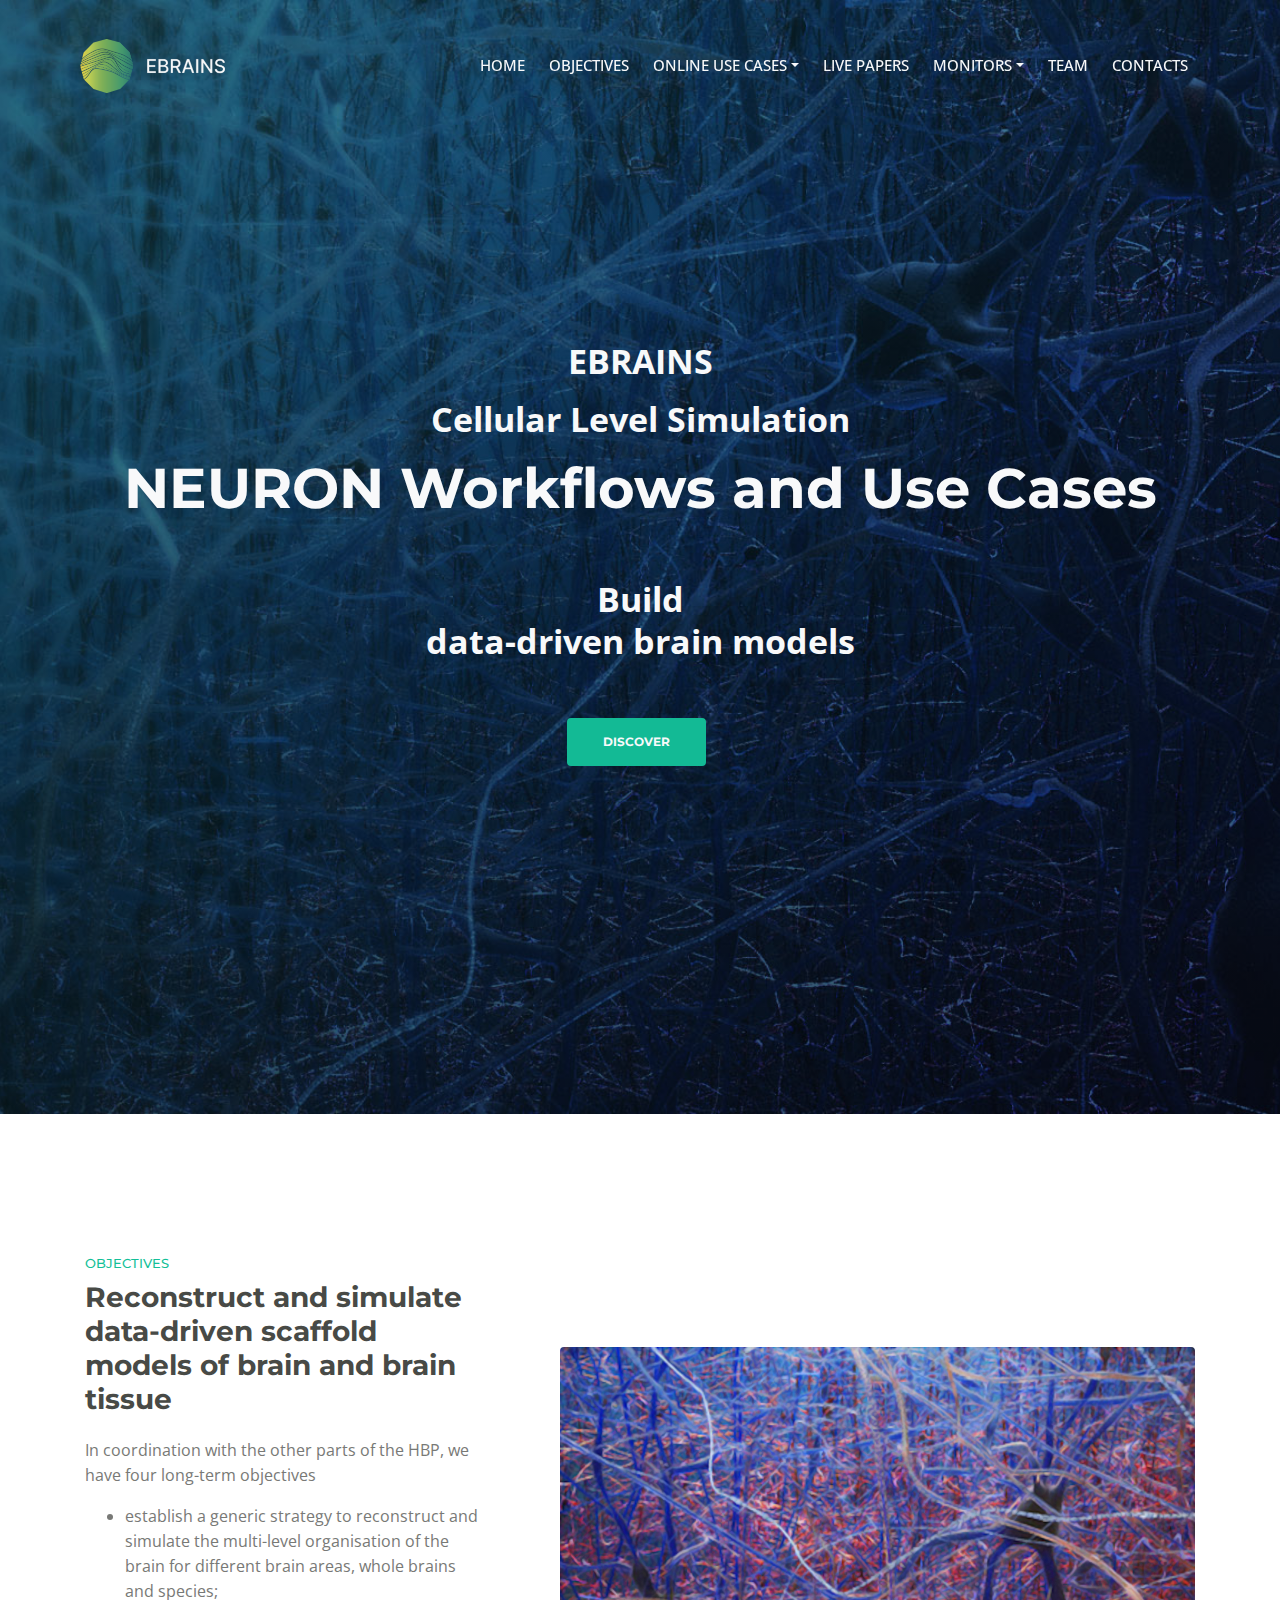
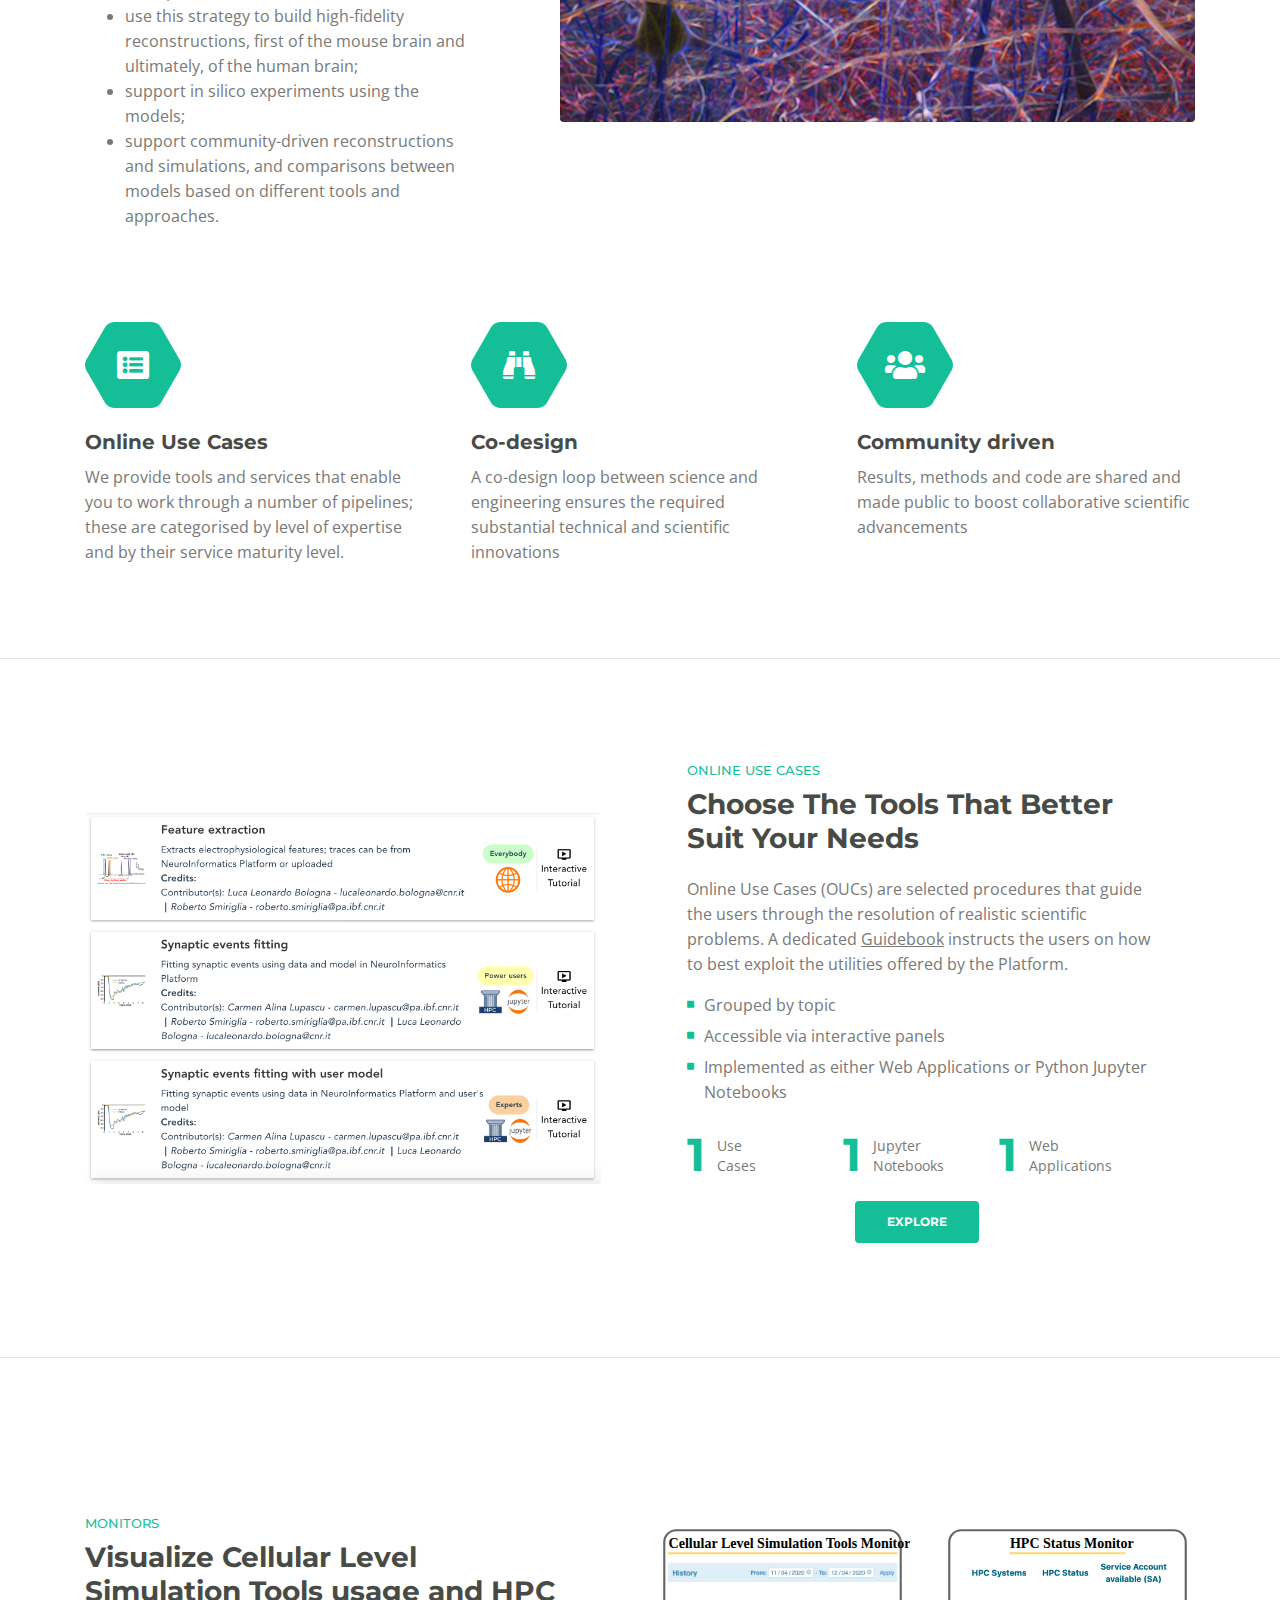
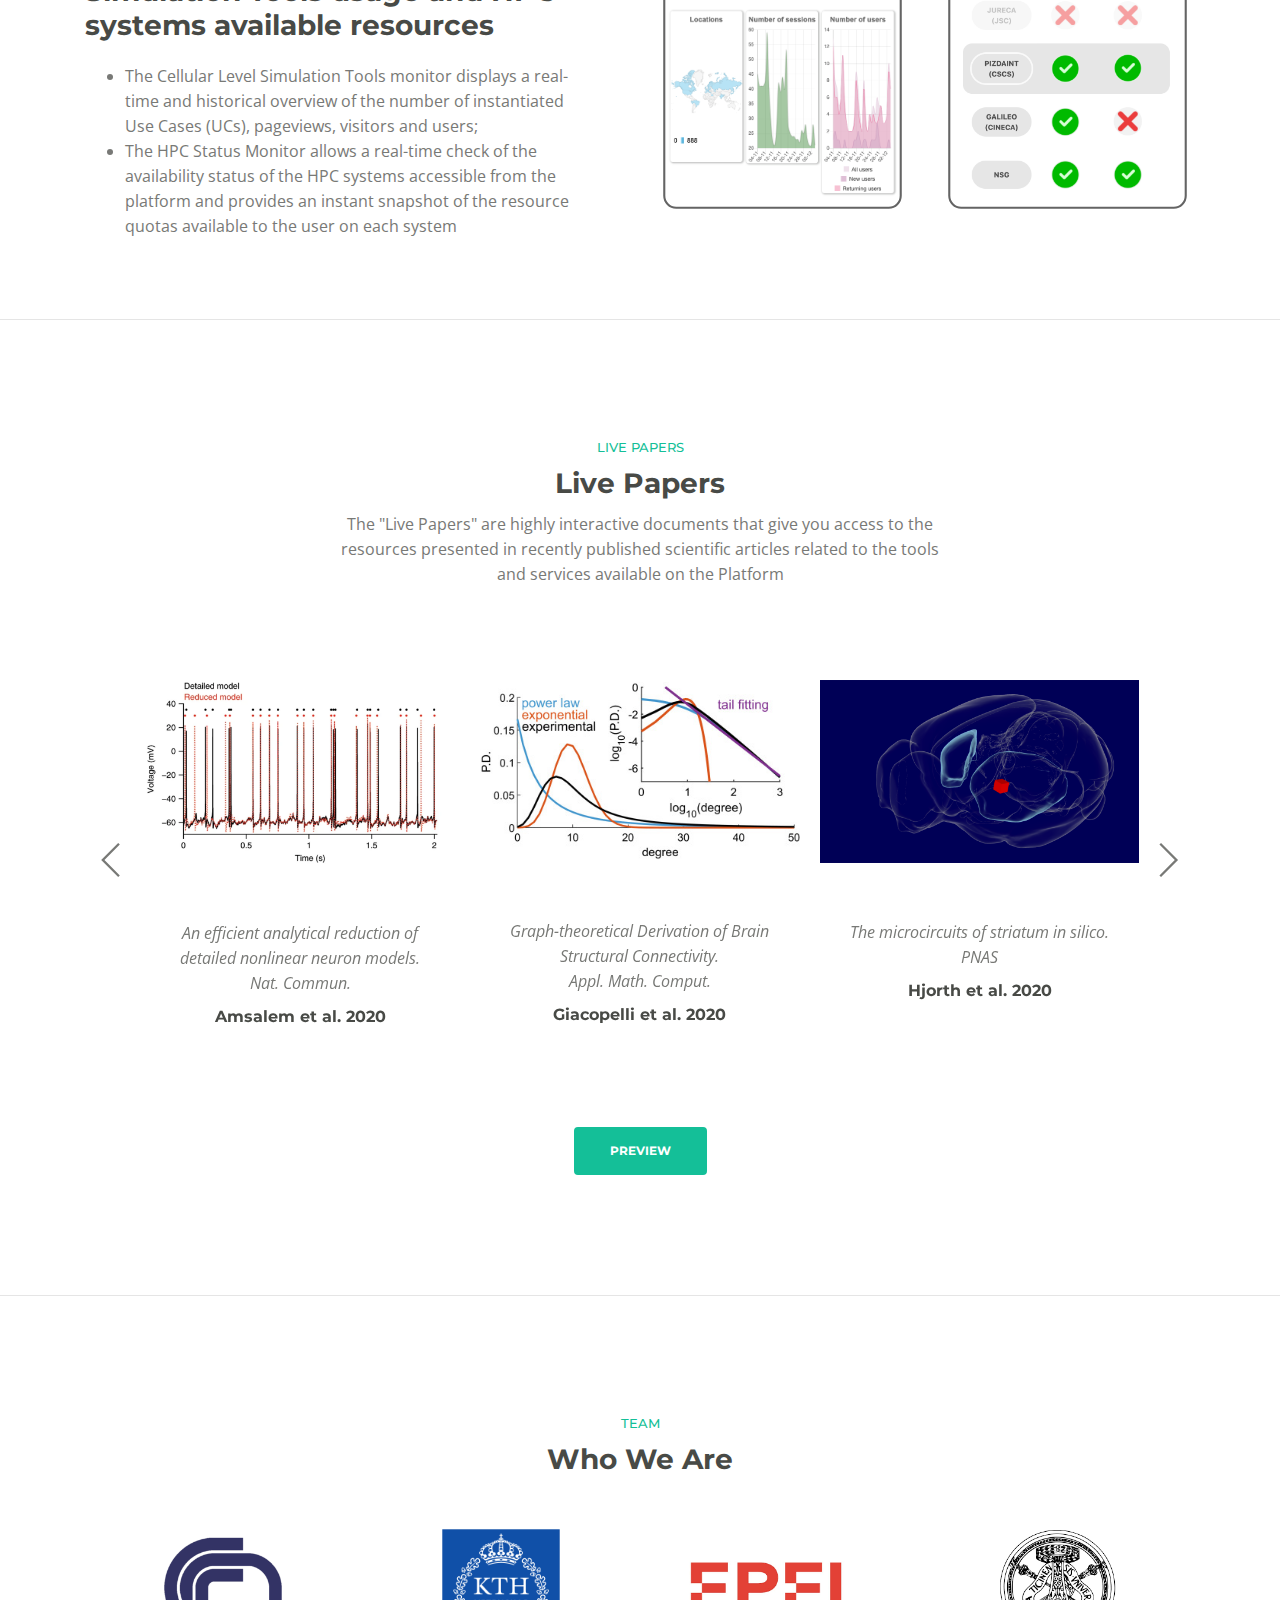
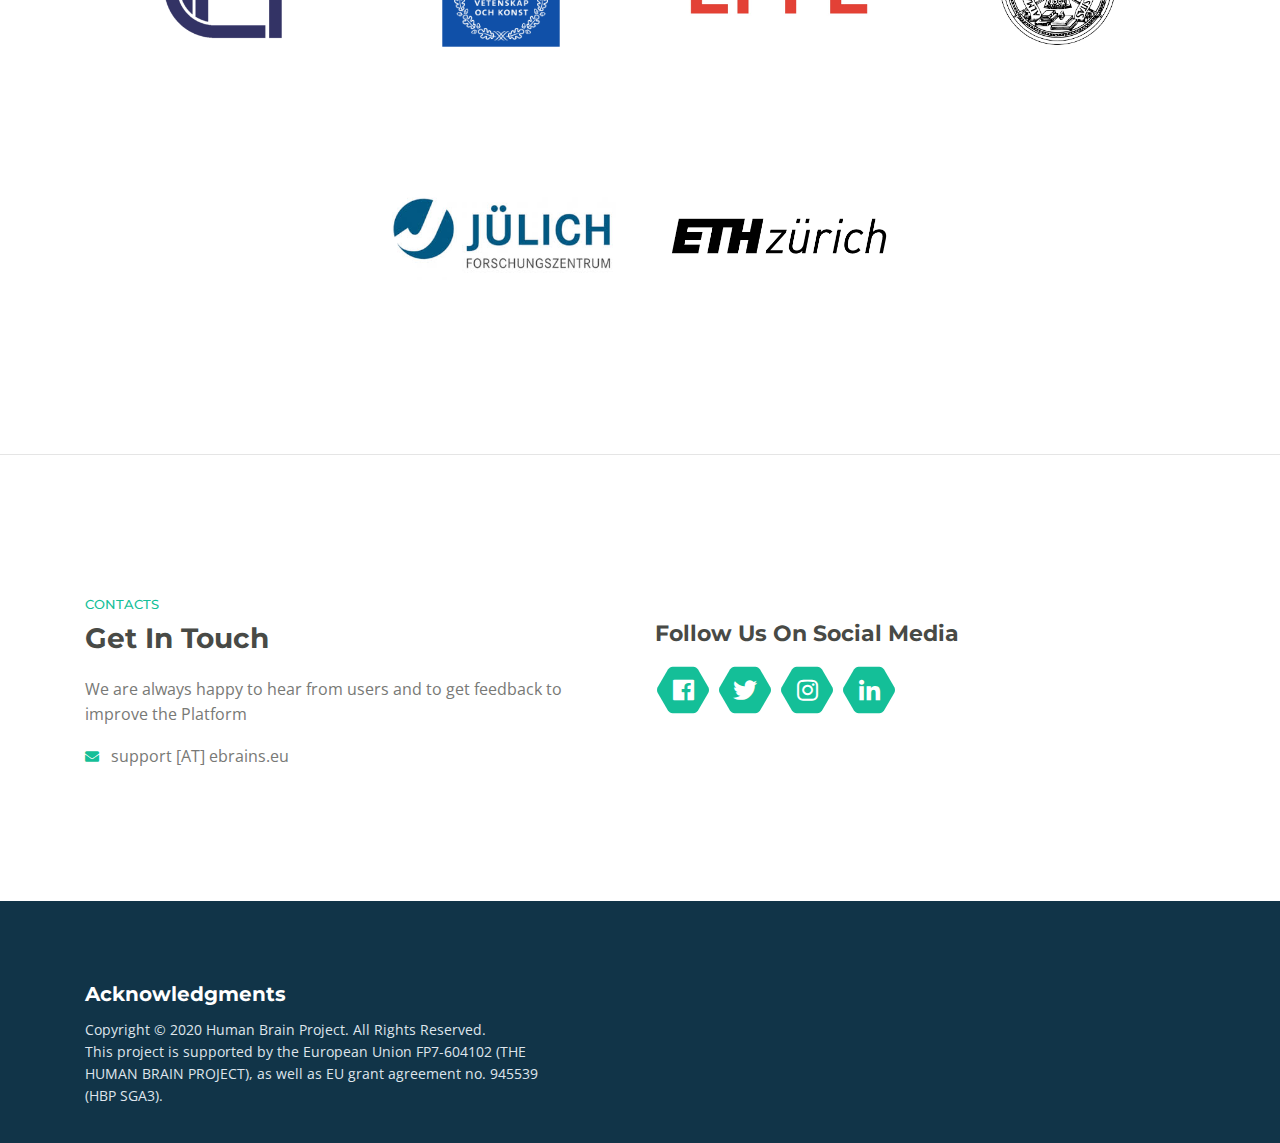
==== index.html @ 9fa8cf8b "Deploying to gh-pages from @ ebrains-cls-interactive/ebrains-cls-interactive.github.io@4ce9e96b47af1" ====
<!DOCTYPE html>
<html lang="en">
	<head>
		<meta charset="utf-8">
		<meta name="viewport" content="width=device-width, initial-scale=1, shrink-to-fit=no">

		<!-- SEO Meta Tags -->
		<meta name="description" content="EBRAINS - Cellular Level 
					Simulation Platform">
		<meta name="author" content="Inovatik">

		<!-- OG Meta Tags to improve the way the post looks when you share the page on LinkedIn, Facebook, Google+ -->
		<meta property="og:site_name" content="" /> <!-- website name -->
		<meta property="og:site" content="" /> <!-- website link -->
		<meta property="og:title" content=""/> <!-- title shown in the actual shared post -->
		<meta property="og:description" content="" /> <!-- description shown in the actual shared post -->
		<meta property="og:image" content="" /> <!-- image link, make sure it's jpg -->
		<meta property="og:url" content="" /> <!-- where do you want your post to link to -->
		<meta property="og:type" content="article" />

		<!-- Website Title -->
		<title>EBRAINS - Cellular Level Simulation Platform</title>

		<!-- Styles -->
		<link href="https://fonts.googleapis.com/css?family=Montserrat:500,700&display=swap&subset=latin-ext" rel="stylesheet">
		<link href="https://fonts.googleapis.com/css?family=Open+Sans:400,400i,600&display=swap&subset=latin-ext" rel="stylesheet">
		<link href="/css/bootstrap.css" rel="stylesheet">
		<link href="/css/fontawesome-all.css" rel="stylesheet">
		<link href="/css/swiper.css" rel="stylesheet">
		<link href="/css/magnific-popup.css" rel="stylesheet">
		<link href="/css/styles.css" rel="stylesheet">

		<!-- Favicon  -->
		<link rel="icon" href="/images/favicon.png">
	</head>
	<body data-spy="scroll" data-target=".fixed-top">

		<!-- Preloader -->
		<div class="spinner-wrapper">
			<div class="spinner">
				<div class="bounce1"></div>
				<div class="bounce2"></div>
				<div class="bounce3"></div>
			</div>
		</div>
		<!-- end of preloader -->


		<!-- Navbar -->
		<nav id="main-navbar" class="navbar navbar-expand-md navbar-dark navbar-custom fixed-top">
			<!-- Text Logo - Use this if you don't have a graphic logo -->
			<!-- <a class="navbar-brand logo-text page-scroll" href="index.html">Aria</a> -->

			<!-- Image Logo -->
			<a class="navbar-brand logo-image" href="https://ebrains.eu/" target="_blank">
				<img id="eb-logo" class="" src="/images/logos/ebrains_logos_yellow_green-white.png" alt="alternative">
			</a>

			<!-- Mobile Menu Toggle Button -->
			<button id="navbar-toggler-btn" class="navbar-toggler" 
											type="button" data-toggle="collapse" 
														  data-target="#navbarsExampleDefault" 
														  aria-controls="navbarsExampleDefault" aria-expanded="false" 
																								aria-label="Toggle navigation">
				<span class="navbar-toggler-awesome fas fa-bars"></span>
				<span class="navbar-toggler-awesome fas fa-times"></span>
			</button>
			<!-- end of mobile menu toggle button -->

			<div class="collapse navbar-collapse" id="navbarsExampleDefault">
				<ul class="navbar-nav ml-auto">
					<li class="nav-item">
						<a class="nav-link page-scroll" href="index.html">HOME 
							<span class="sr-only">(current)</span></a>
					</li>
					<li class="nav-item">
						<a class="nav-link page-scroll" href="#objectives"
														title="OBJECTIVES" alt="OBJECTIVES">
							OBJECTIVES
						</a>
					</li>
                    <!-- Dropdown Menu Online Use Cases-->          
                    <li class="nav-item dropdown">
                        <a class="nav-link dropdown-toggle page-scroll" 
                            href="#ouc" id="navbarDropdown" role="button" 
                            aria-haspopup="true" aria-expanded="false" title="Online Use Cases" alt="Online Use Cases">
                            ONLINE USE CASES</a>
                        <div class="dropdown-menu" aria-labelledby="navbarDropdown">
                            <a class="dropdown-item" href="/html/online-use-cases.html"><span class="item-text">EXPLORE ALL</span></a>
                        </div>
                    </li>
                    <!-- end of dropdown menu online use cases -->
					<li class="nav-item">
						<a class="nav-link page-scroll" href="#live-papers"
														title="LIVE PAPERS" alt="LIVE PAPERS">
							LIVE PAPERS
						</a>
					</li>

                <!-- Dropdown Menu -->          
                <li class="nav-item dropdown">
                    <a class="nav-link dropdown-toggle page-scroll" 
                        href="#monitors" id="navbarDropdown" role="button" 
                        aria-haspopup="true" aria-expanded="false">MONITORS</a>
                    <div class="dropdown-menu" aria-labelledby="navbarDropdown">
                        <a class="dropdown-item" target="_blank" href="https://bspmonitors.cineca.it/hpc-monitor/#"><span class="item-text">HPC MONITOR</span></a>
                        <div class="dropdown-items-divide-hr"></div>
                        <a class="dropdown-item" target="_blank" href="https://bspmonitors.cineca.it/bsp-monitor"><span class="item-text">CLSP MONITOR</span></a>
                    </div>
                </li>
                <!-- end of dropdown menu -->
					<li class="nav-item">
						<a class="nav-link page-scroll" href="#whoWeAre"
														title ="TEAM" alt="TEAM">
							TEAM
						</a>
					</li>

					<li class="nav-item">
						<a class="nav-link page-scroll" href="#contact"
														title="CONTACTS" alt="CONTACTS">
							CONTACTS
						</a>
					</li>
				</ul>
			</div>
		</nav> <!-- end of navbar -->
		<!-- end of navbar -->


		<!-- Header -->
		<header id="header" class="header">
			<div class="header-content">
				<div class="container">
					<div class="row">
						<div class="col-lg-12">
							<div class="text-container">
								<p class="p-x-large">EBRAINS</p><!--<span id="js-rotating"></span></h1>-->
								<p class="p-x-large">Cellular Level Simulation</p>
								<h1>NEURON Workflows and Use Cases</h1>
								<br>
								<br>
								<p class="p-heading p-x-large"><span id="js-rotating">Build, Reconstruct, Simulate</span>
								<br>data-driven brain models</p>
								<a class="btn-solid-lg page-scroll" href="#objectives">DISCOVER</a>
							</div>
						</div> <!-- end of col -->
					</div> <!-- end of row -->
				</div> <!-- end of container -->
			</div> <!-- end of header-content -->
		</header> <!-- end of header -->
		<!-- end of header -->


		<!-- Objectives -->
		<div id="objectives" class="basic-1">
			<div class="container">
				<div class="row">
					<div class="col-lg-5">
						<div class="text-container">
							<div class="section-title">OBJECTIVES</div>
							<h2>
								Reconstruct and simulate data-driven scaffold 
								models of brain and brain tissue
							</h2>
							<p>
							In coordination with the other parts of the HBP, 
							we have four long-term objectives
							<ul>
								<li>
									establish a generic strategy to reconstruct and simulate the multi-level organisation of the brain for different brain areas, whole brains and species;
								</li>
								<li>
									use this strategy to build high-fidelity reconstructions, first of the mouse brain and ultimately, of the human brain;
								</li>
								<li>
									support in silico experiments using the models;
								</li>
								<li>
									support community-driven reconstructions and simulations, and comparisons between models based on different tools and approaches.
								</li>
							</ul>
							</p>
						</div> <!-- end of text-container -->
					</div> <!-- end of col -->
					<div class="col-lg-7 vertical-center" style="display: flex;align-items: center;">
						<div class="image-container">
							<div class="row">
								<img class="center-block img-fluid" src="/images/small_img2_2.jpeg" alt="alternative">
							</div>
						</div> <!-- end of image-container -->
					</div> <!-- end of col -->
				</div> <!-- end of row -->
			</div> <!-- end of container -->
		</div> <!-- end of basic-1 -->
		<!-- end of objectives -->

		<!-- Description -->
		<div class="cards-1">
			<div class="container">
				<div class="row">
					<div class="col-lg-12">

						<!-- Card -->
						<div class="card">
							<span class="fa-stack">
								<span class="hexagon"></span>
								<i class="fas fa-list-alt fa-stack-1x"></i>
							</span>
							<div class="card-body">
								<h4 class="card-title">Online Use Cases</h4>
								<p>We provide tools and services that enable you to work through a number of pipelines; these are categorised by level of expertise and by their service maturity level.</p>
							</div>
						</div>
						<!-- end of card -->

						<!-- Card -->
						<div class="card">
							<span class="fa-stack">
								<span class="hexagon"></span>
								<i class="fas fa-binoculars fa-stack-1x"></i>
							</span>
							<div class="card-body">
								<h4 class="card-title">Co-design</h4>
								<p>A co-design loop between science and engineering ensures the required substantial technical and scientific innovations</p>
							</div>
						</div>
						<!-- end of card -->


						<!-- Card -->
						<div class="card">
							<span class="fa-stack">
								<span class="hexagon"></span>
								<i class="fa fa-users fa-stack-1x"></i>
							</span>
							<div class="card-body">
								<h4 class="card-title">Community driven</h4>
								<p>Results, methods and code are shared and made public to boost collaborative scientific advancements</p>
							</div>
						</div>
						<!-- end of card -->

					</div> <!-- end of col -->
				</div> <!-- end of row -->
			</div> <!-- end of container -->
		</div> <!-- end of cards-1 -->
		<!-- end of description -->

		<hr style="width:100%;">

		<!-- Online Use Cases  -->
		<div id="ouc" class="counter">
			<div class="container">
				<div class="row">
					<div class="col-lg-5 col-xl-6 vertical-center">
						<div class="image-container">
							<img class="img-fluid center-block" src="/images/OUCs.png" alt="alternative">
						</div> <!-- end of image-container -->
					</div> <!-- end of col -->
					<div class="col-lg-7 col-xl-6">
						<div class="text-container">
							<div class="section-title">ONLINE USE CASES</div>
							<h2>Choose The Tools That Better Suit Your Needs</h2>
							<p>Online Use Cases (OUCs) are selected procedures 
							that guide the users through the resolution of 
							realistic scientific problems. A dedicated 
							<a href="https://humanbrainproject.github.io/hbp-sp6-guidebook/">Guidebook</a> 
							instructs the users on how to best exploit the
							utilities offered by the Platform.
							<br>

							<ul class="list-unstyled li-space-lg">
								<li class="media">
									<i class="fas fa-square"></i>
									<div class="media-body">Grouped by topic</div>
								</li>
								<li class="media">
									<i class="fas fa-square"></i>
									<div class="media-body">Accessible via interactive panels</div>
								</li>
								<li class="media">
									<i class="fas fa-square"></i>
									<div class="media-body">Implemented as either Web Applications or Python Jupyter Notebooks</div>
								</li>
							</ul>

							<!-- Counter -->
							<div id="counter">
								<div class="cell">
									<div class="counter-value number-count" data-count="43">1</div>
									<div class="counter-info">Use<br>Cases</div>
								</div>
								<div class="cell">
									<div class="counter-value number-count" data-count="31">1</div>
									<div class="counter-info">Jupyter<br>Notebooks</div>
								</div>
								<div class="cell">
									<div class="counter-value number-count" data-count="12">1</div>
									<div class="counter-info">Web<br>Applications</div>
								</div>
							</div>

							<div class="text-container center-btn-cont">    
								<a class="text-center btn-solid-reg page-scroll" 
								   href="/html/online-use-cases.html">EXPLORE</a>
							</div> <!-- end of button-container -->
							<!-- end of counter -->

						</div> <!-- end of text-container -->      
					</div> <!-- end of col -->
				</div> <!-- end of row -->
			</div> <!-- end of container -->
		</div> <!-- end of counter -->
		<!-- end of about -->
        
		<hr style="width:100%;">

		<!-- Monitors -->
		<div id="monitors" class="basic-1">
			<div class="container">
				<div class="row">
					<div class="col-lg-6">
						<div class="text-container">
							<div class="section-title">MONITORS</div>
							<h2>
								Visualize Cellular Level Simulation Tools usage
                                and HPC systems available resources
							</h2>
							<p>
							<ul>
								<li>
                                The Cellular Level Simulation Tools monitor
                                displays a real-time and historical overview of 
                                the number of instantiated Use Cases (UCs), 
                                pageviews, visitors and users; 
								</li>
								<li>
                                The HPC Status Monitor allows a real-time check 
                                of the availability status of the HPC systems 
                                accessible from the platform and provides an 
                                instant snapshot of the resource quotas 
                                available to the user on each system 
								</li>
							</ul>
							</p>
						</div> <!-- end of text-container -->
					</div> <!-- end of col -->
					<div class="col-lg-3 vertical-center" style="display: flex;align-items: center;">
						<div class="image-container">
							<div class="row" style="z-index:1">
                                <a target="_blank" href="https://bspmonitors.cineca.it/bsp-monitor">
								<img class="center-block img-fluid" style="z-index:3" src="/images/monitor_cls.svg" alt="alternative">
                                </a>
							</div>
						</div> <!-- end of image-container -->
					</div> <!-- end of col -->
					<div class="col-lg-3 vertical-center" style="display: flex;align-items: center;">
						<div class="image-container">
							<div class="row">
                                <a target="_blank" href="https://bspmonitors.cineca.it/hpc-monitor/#">
								<img class="center-block img-fluid" src="/images/monitor_hpc.svg" alt="alternative">
                                </a>
							</div>
						</div> <!-- end of image-container -->
					</div> <!-- end of col -->
				</div> <!-- end of row -->
			</div> <!-- end of container -->
		</div> <!-- end of basic-1 -->
		<!-- end of monitors -->

		<hr style="width:100%;">

		<!-- Testimonials -->
		<div id="live-papers" class="slider">
			<div class="container">
				<!--
		<div style="text-align:right" class="text-container center-btn-cont">    
		<div class="sep-bar sb-green"></div>
		</div>
				-->
				<div class="row">
					<div class="col-lg-12">
						<div style="text-align:center; margin-bottom:10px" 
							 class="section-title">LIVE PAPERS</div>
						<h2>Live Papers</h2>
						<p class="p-heading">
						The "Live Papers" are highly interactive documents that 
						give you access to the resources presented in recently 
						published scientific articles related to the tools and 
						services available on the Platform
					</div> <!-- end of col -->
				</div> <!-- end of row -->
				<div class="row">
					<div class="col-lg-12">

						<!-- Card Slider -->
						<div class="slider-container">
							<div class="swiper-container card-slider">
								<div class="swiper-wrapper">

									<!-- Slide -->
									<div class="swiper-slide">
										<div class="card">
											<img class="" 
												 src="/images/live-papers/amsalem_2020.svg" 
												 alt="alternative">
											<div class="card-body">
												<div class="testimonial-text">
													An efficient analytical 
													reduction of detailed 
													nonlinear neuron models. 
													<br>
													Nat. Commun.</div>
												<div class="testimonial-author">Amsalem et al. 2020</div>
											</div>
										</div>
									</div> <!-- end of swiper-slide -->
									<!-- end of slide -->

									<!-- Slide -->
									<div class="swiper-slide">
										<div class="card">
											<img class="" src="/images/live-papers/giacopelli_2020.svg" 
														  alt="alternative">
											<div class="card-body">
												<div class="testimonial-text">
													Graph-theoretical Derivation 
													of Brain Structural 
													Connectivity. 
													<br>
													Appl. Math. Comput. </div>
												<div class="testimonial-author">Giacopelli et al. 2020</div>
											</div>
										</div>        
									</div> <!-- end of swiper-slide -->
									<!-- end of slide -->

									<!-- Slide -->
									<div class="swiper-slide">
										<div class="card">
											<img class="" src="/images/live-papers/hjorth_2020.svg" alt="alternative">
											<div class="card-body">
												<div class="testimonial-text">
													The microcircuits of 
													striatum in silico. 
													<br>
													PNAS
												</div>
												<div class="testimonial-author">Hjorth et al. 2020</div>
											</div>
										</div>        
									</div> <!-- end of swiper-slide -->
									<!-- end of slide -->

									<!-- Slide -->
									<div class="swiper-slide">
										<div class="card">
											<img class="" src="/images/live-papers/lupascu_2020.svg" 
														  alt="alternative">
											<div class="card-body">
												<div class="testimonial-text">
													Computational modeling of 
													inhibitory transsynaptic 
													signaling in hippocampal 
													and cortical neurons 
													expressing intrabodies 
													against gephyrin. 
													<br>
													Front. Cell. Neurosci.
												</div>
												<div class="testimonial-author">
													Lupascu et al. 2020
												</div>
											</div>
										</div>
									</div> <!-- end of swiper-slide -->
									<!-- end of slide -->

									<!-- Slide -->
									<div class="swiper-slide">
										<div class="card">
											<img class="" src="/images/live-papers/mccauley_2020.svg" 
														  alt="alternative">
											<div class="card-body">
												<div class="testimonial-text">
													Circadian Modulation of 
													Neurons and Astrocytes 
													Controls Synaptic Plasticity 
													in Hippocampal Area CA1. 
													<br>
													Cell. Rep.
												</div>
												<div class="testimonial-author">McCauley et al. 2020</div>
											</div>
										</div>        
									</div> <!-- end of swiper-slide -->
									<!-- end of slide -->

									<!-- Slide -->
									<div class="swiper-slide">
										<div class="card">
											<img class="" src="/images/live-papers/masoli_2020.svg" alt="alternative">
											<div class="card-body">
												<div class="testimonial-text">
													Parameter tuning 
													differentiates granule cell 
													subtypes enriching 
													transmission properties 
													at the cerebellum input 
													stage. 
													<br>
													Commun. Biol.
												</div>
												<div class="testimonial-author">Masoli et al. 2020</div>
											</div>
										</div>        
									</div> <!-- end of swiper-slide -->
									<!-- end of slide -->

								</div> <!-- end of swiper-wrapper -->

								<!-- Add Arrows -->
								<div class="swiper-button-next"></div>
								<div class="swiper-button-prev"></div>
								<!-- end of add arrows -->
							</div> <!-- end of swiper-container -->
						</div> <!-- end of sliedr-container -->
						<!-- end of card slider -->
					</div> <!-- end of col -->
				</div> <!-- end of row -->
			</div> <!-- end of container -->
			<br>
			<br>
			<div class="text-center">
				<button type="button" class="text-center btn-solid-lg page-scroll" 
                    data-toggle="modal" data-target="#modalVM">
                    PREVIEW
                </button>
			</div>


			<!--Modal: Name-->
			<div  class="modal fade" id="modalVM" tabindex="-1" role="dialog" 
                aria-labelledby="myModalLabel" aria-hidden="true">
				<div class="modal-dialog modal-lg" role="document">

					<!--Content-->
					<div class="modal-content">

						<!--Body-->
						<div class="modal-body mb-0 p-0">

							<div class="embed-responsive embed-responsive-16by9 z-depth-1-half">
								<iframe class="embed-responsive-item" 
                                    src="https://humanbrainproject.github.io/hbp-bsp-live-papers/index.html" 
                                    allowfullscreen></iframe>
							</div>

						</div>

						<!--Footer-->
						<div class="text-container center-btn-cont">    
							<a class="text-center btn-solid-lg page-scroll" 
							   target="_blank" href="https://humanbrainproject.github.io/hbp-bsp-live-papers/index.html">
								EXPLORE
							</a>
							<button type="button" class="text-center btn-solid-lg page-scroll" data-dismiss="modal">CLOSE</button>
						<br>
						<br>
						</div>
					</div>
					<!-- Content -->
				</div>
			</div>
			<!--Modal: Name-->
		</div> <!-- end of slider -->
		<!-- end of testimonials -->

		<hr style="width:100%;">

		<!-- Team -->
		<div id="whoWeAre" class="basic-2">
			<div class="container">
				<div class="row">
					<div class="col-lg-12">
						<div style="text-align:center; margin-bottom:10px" 
							 class="section-title">TEAM</div>
						<h2>Who We Are</h2>
					</div> <!-- end of col -->
				</div> <!-- end of row -->
				<div class="row">
					<div class="col-lg-12">

						<!-- Team Member -->
						<div class="team-member">
							<a href="https://www.cnr.it" target="_blank" data-toggle="tooltip" data-placement="top" title="CONSIGLIO NAZIONALE DELLE RICERCHE">
								<div class="image-wrapper">
									<img class="img-fluid" src="/images/logos/CNR.svg" alt="alternative">
								</div><!-- end of image-wrapper -->
							</a>
							<!--
		   <p class="p-large">CONSIGLIO NAZIONALE DELLE RICERCHE</p>
							-->
						</div>
						<!-- end of team-member -->
						<!-- Team Member -->
						<div class="team-member">
							<a href="https://www.kth.se/" target="_blank" data-toggle="tooltip" data-placement="top" title="KUNGLIGA TEKNISKA HÖGSKOLAN">
								<div class="image-wrapper">
									<img class="img-fluid" src="/images/logos/KTH.svg" alt="alternative">
								</div><!-- end of image-wrapper -->
							</a>
							<!--
		   <p class="p-large">KUNGLIGA TEKNISKA HÖGSKOLAN</p>
							-->
						</div><!-- end of team-member -->
						<!-- end of team member -->
						<!-- Team Member -->
						<div class="team-member">
							<a href="https://www.epfl.ch/en/" target="_blank" data-toggle="tooltip" data-placement="top" title="ÉCOLE POLYTECHNIQUE FÉDÉRALE DE LAUSANNE">
								<div class="image-wrapper">
									<img class="img-fluid" src="/images/logos/EPFL.svg" alt="alternative">
								</div><!-- end of image-wrapper -->
							</a>
							<!--
		   <p class="p-large">ÉCOLE POLYTECHNIQUE FÉDÉRALE DE LAUSANNE</p>
							-->
						</div><!-- end of team-member -->
						<!-- end of team member -->
						<!-- Team Member -->
						<div class="team-member">
							<a href="https://web.unipv.it/" target="_blank" data-toggle="tooltip" data-placement="top" title="UNIVERSITÀ DEGLI STUDI DI PAVIA">
								<div class="image-wrapper">
									<img class="img-fluid" src="/images/logos/UNIPV.svg" alt="alternative">
								</div><!-- end of image-wrapper -->
							</a>
							<!--
		   <p class="p-large">UNIVERSITÀ DEGLI STUDI DI PAVIA</p>
							-->
						</div><!-- end of team-member -->
						<!-- end of team member -->
						<!-- Team Member -->
						<div class="team-member">
							<a href="https://www.fz-juelich.de/portal/EN/Home/home_node.html" target="_blank" data-toggle="tooltip" data-placement="top" title="J&#220LICH FORSCHUNGSZENTRUM">
								<div class="image-wrapper">
									<img class="img-fluid" src="/images/logos/JUELICH.svg" alt="alternative">
								</div><!-- end of image-wrapper -->
							</a>
							<!--
		   <p class="p-large">J&#220LICH FORSCHUNGSZENTRUM</p>
							-->
						</div> <!-- end of team-member -->
						<!-- end of team member -->
						<!-- Team Member -->
						<div class="team-member">
							<a href="https://ethz.ch/en.html" target="_blank" data-toggle="tooltip" data-placement="top" title="ETH Z&#252rich">
								<div class="image-wrapper">
									<img class="img-fluid" src="/images/logos/ETHZ.svg" alt="alternative">
								</div> <!-- end of image-wrapper -->
							</a>
							<!--
		   <p class="p-large">ETH Z&#252rich</p><br>
							-->
						</div><!-- end of team-member -->
						<!-- end of team member -->

					</div> <!-- end of col -->
				</div><!-- end of row -->
			</div><!-- end of container -->
		</div><!-- end of basic-2 -->
		<!-- end of team -->

		<hr style="width:100%;">

		<!-- Contact -->
		<div id="contact" class="form-2">
			<div class="container">
				<!--
		<div style="text-align:right" class="text-container center-btn-cont">
		<div class="sep-bar sb-green"></div>
		</div>
				-->
				<div class="row">
					<div class="col-lg-6">
						<div class="text-container">
							<div class="section-title">CONTACTS</div>
							<h2>Get In Touch</h2>
							<p>We are always happy to hear from users and to 
							get feedback to improve the Platform</p>
							<ul class="list-unstyled li-space-lg">
								<li><i class="fas fa-envelope"></i>
                                    support [AT] ebrains.eu
								</li>
							</ul>
						</div> <!-- end of text-container -->
					</div> <!-- end of col -->
					<div class="col-lg-6">
						<br>
						<div class="text-container">
							<h3>Follow Us On Social Media</h3>
							<span class="fa-stack">
								<a href="https://www.facebook.com/Ebrains_eu-112559066821827" target="_blank">
									<span class="hexagon"></span>
									<i class="fab fa-facebook fa-stack-1x"></i>
								</a>
							</span>
							<span class="fa-stack">
								<a href="https://twitter.com/ebrains_eu" target="_blank">
									<span class="hexagon"></span>
									<i class="fab fa-twitter fa-stack-1x"></i>
								</a>
							</span>
							<span class="fa-stack">
								<a href="https://www.instagram.com/ebrains_eu/" target="_blank">
									<span class="hexagon"></span>
									<i class="fab fa-instagram fa-stack-1x"></i>
								</a>
							</span>
							<span class="fa-stack">
								<a href="https://www.linkedin.com/company/ebrains-eu/" target="_blank">
									<span class="hexagon"></span>
									<i class="fab fa-linkedin-in fa-stack-1x"></i>
								</a>
							</span>
						</div> <!-- end of text-container -->
					</div> <!-- end of col -->
				</div> <!-- end of col -->
			</div> <!-- end of row -->
		</div> <!-- end of container -->
		</div> <!-- end of form-2 -->
		<!-- end of contact -->


		<!-- Footer -->
		<div class="footer">
			<div class="container">
				<div class="row">
					<div class="col-md-6">
						<div class="text-container about">
							<h4>Acknowledgments</h4>
							<p class="white">
							Copyright © 2020 Human Brain Project. All Rights Reserved. 
							<br>
							This project is supported by the European Union 
							FP7-604102 (THE HUMAN BRAIN PROJECT),
							as well as EU grant agreement no. 945539 (HBP SGA3).
							</p>
						</div> <!-- end of text-container -->
					</div> <!-- end of col -->
				</div> <!-- end of row -->
			</div> <!-- end of container -->
		</div> <!-- end of footer -->  
		<!-- end of footer -->


		<!-- Scripts -->
		<script src="/js/jquery.min.js"></script> <!-- jQuery for Bootstrap's JavaScript plugins -->
		<script src="/js/popper.min.js"></script> <!-- Popper tooltip library for Bootstrap -->
		<script src="/js/bootstrap.min.js"></script> <!-- Bootstrap framework -->
		<script src="/js/jquery.easing.min.js"></script> <!-- jQuery Easing for smooth scrolling between anchors -->
		<script src="/js/swiper.min.js"></script> <!-- Swiper for image and text sliders -->
		<script src="/js/jquery.magnific-popup.js"></script> <!-- Magnific Popup for lightboxes -->
		<script src="/js/morphext.min.js"></script> <!-- Morphtext rotating text in the header -->
		<script src="/js/isotope.pkgd.min.js"></script> <!-- Isotope for filter -->
		<script src="/js/validator.min.js"></script> <!-- Validator.js - Bootstrap plugin that validates forms -->
		<script src="/js/scripts.js"></script> <!-- Custom scripts -->
	</body>
</html>
---- css/styles.css ----
/* Template: Aria - Business HTML Landing Page Template
   Author: Inovatik
   Created: Jul 2019
   Description: Master CSS file
*/

/*****************************************
Table Of Contents:

01. General Styles
02. Preloader
03. Navigation
04. Header
05. Intro
06. Description
07. Services
08. Details 1
09. Details 2
10. Testimonials
11. Call Me
12. Projects
13. Project Lightboxes
14. Team
15. About
16. Contact
17. Footer
18. Copyright
19. Back To Top Button
20. Extra Pages
21. Media Queries
******************************************/

/*****************************************
Colors:

- Backgrounds - light gray #fbfbfb
- Background - dark blue #153e52
- Backgrounds navbar, footer - dark gray #113448
- Buttons, bullets, icons - green #14bf98 - alternatively use orange: #FFA159
- Headings text - black #484a46
- Body text - gray #787976
- Body text - light gray #dfe5ec
******************************************/


/******************************/
/*     01. General Styles     */
/******************************/

/* LLB style starts */

.vertical-center {
    display: flex;
    align-items: center;
}

.p-x-large {
    font: 700 2.125rem/2.625rem "Open Sans", sans-serif;
    color: white;
}

.center-btn-cont {
    text-align:center; 
    margin-top: 30px
}

.sep-bar{
    height:4px;
    margin-bottom: 1.35rem;
    width: 120px;
    min-width: 30px;
}

.sep-bar.sb-orange {
    color: #FFA159;
    background-color: #FFA159;
}

.sep-bar.sb-green {
    color: #14bf98;
    background-color: #14bf98;
}
/* LLB style ends */

body,
html {
    width: 100%;
	height: 100%;
}

body, p {
	color: #787976; 
	font: 400 1rem/1.5625rem "Open Sans", sans-serif;
}

.p-large {
	font: 400 1.125rem/1.625rem "Open Sans", sans-serif;
}

.p-small {
	font: 400 0.875rem/1.375rem "Open Sans", sans-serif;
}

.p-heading {
	margin-bottom: 3.5rem;
	text-align: center;
}

.li-space-lg li {
	margin-bottom: 0.375rem;
}

.indent {
	padding-left: 1.25rem;
}

h1 {
	color: #484a46;
	font: 700 2.5rem/3rem "Montserrat", sans-serif;
}

h2 {
	color: #484a46;
	font: 700 1.75rem/2.125rem "Montserrat", sans-serif;
}

h3 {
	color: #484a46;
	font: 700 1.375rem/1.75rem "Montserrat", sans-serif;
}

h4 {
	color: #484a46;
	font: 700 1.25rem/1.625rem "Montserrat", sans-serif;
}

h5 {
	color: #484a46;
	font: 700 1.125rem/1.5rem "Montserrat", sans-serif;
}

h6 {
	color: #484a46;
	font: 700 1rem/1.375rem "Montserrat", sans-serif;
}

a {
	color: #787976;
	text-decoration: underline;
}

a:hover {
	color: #787976;
	text-decoration: underline;
}

a.green {
	color: #14bf98;
}

a.white,
.white {
	color: #dfe5ec;
}

.testimonial-text {
	font-style: italic;
}

.testimonial-author {
	font: 700 1rem/1.375rem "Montserrat", sans-serif;
}

strong {
	color: #484a46;
}

.section-title {
	color: #14bf98;
	font: 500 0.8125rem/1.125rem "Montserrat", sans-serif;
}

.btn-solid-reg {
	display: inline-block;
	padding: 1.1875rem 1.875rem 1.1875rem 1.875rem;
	border: 0.125rem solid #14bf98;
	border-radius: 0.25rem;
	background-color: #14bf98;
	color: #fff;
	font: 700 0.75rem/0 "Montserrat", sans-serif;
	text-decoration: none;
	transition: all 0.2s;
}

.btn-solid-reg:hover {
	background-color: transparent;
	color: #14bf98;
	text-decoration: none;
}

.btn-solid-lg {
	display: inline-block;
	padding: 1.375rem 2.125rem 1.375rem 2.125rem;
	border: 0.125rem solid #14bf98;
	border-radius: 0.25rem;
	background-color: #14bf98;
	color: #fff;
	font: 700 0.75rem/0 "Montserrat", sans-serif;
	text-decoration: none;
	transition: all 0.2s;
}

.btn-solid-lg:hover {
	background-color: transparent;
	color: #14bf98;
	text-decoration: none;
}

.btn-outline-reg {
	display: inline-block;
	padding: 1.1875rem 1.875rem 1.1875rem 1.875rem;
	border: 0.125rem solid #787976;
	border-radius: 0.25rem;
	background-color: transparent;
	color: #787976;
	font: 700 0.75rem/0 "Montserrat", sans-serif;
	text-decoration: none;
	transition: all 0.2s;
}

.btn-outline-reg:hover {
	background-color: #787976;
	color: #fff;
	text-decoration: none;
}

.btn-outline-lg {
	display: inline-block;
	padding: 1.375rem 2.125rem 1.375rem 2.125rem;
	border: 0.125rem solid #787976;
	border-radius: 0.25rem;
	background-color: transparent;
	color: #787976;
	font: 700 0.75rem/0 "Montserrat", sans-serif;
	text-decoration: none;
	transition: all 0.2s;
}

.btn-outline-lg:hover {
	background-color: #787976;
	color: #fff;
	text-decoration: none;
}

.btn-outline-sm {
	display: inline-block;
	padding: 1rem 1.625rem 0.9375rem 1.625rem;
	border: 0.125rem solid #787976;
	border-radius: 0.25rem;
	background-color: transparent;
	color: #787976;
	font: 700 0.75rem/0 "Montserrat", sans-serif;
	text-decoration: none;
	transition: all 0.2s;
}

.btn-outline-sm:hover {
	background-color: #787976;
	color: #fff;
	text-decoration: none;
}

.form-group {
	position: relative;
	margin-bottom: 1.25rem;
}

.form-group.has-error.has-danger {
	margin-bottom: 0.625rem;
}

.form-group.has-error.has-danger .help-block.with-errors ul {
	margin-top: 0.375rem;
}

.label-control {
	position: absolute;
	top: 0.8125rem;
	left: 1.375rem;
	color: #787976;
	opacity: 1;
	font: 400 0.875rem/1.375rem "Open Sans", sans-serif;
	cursor: text;
	transition: all 0.2s ease;
}

/* IE10+ hack to solve lower label text position compared to the rest of the browsers */
@media screen and (-ms-high-contrast: active), screen and (-ms-high-contrast: none) {  
	.label-control {
		top: 0.9375rem;
	}
}

.form-control-input:focus + .label-control,
.form-control-input.notEmpty + .label-control,
.form-control-textarea:focus + .label-control,
.form-control-textarea.notEmpty + .label-control {
	top: 0.125rem;
	opacity: 1;
	font-size: 0.75rem;
	font-weight: 500;
}

.form-control-input,
.form-control-select {
	display: block; /* needed for proper display of the label in Firefox, IE, Edge */
	width: 100%;
	padding-top: 1.25rem;
	padding-bottom: 0.25rem;
	padding-left: 1.3125rem;
	border: 1px solid #dadada;
	border-radius: 0.25rem;
	background-color: #fff;
	color: #787976;
	font: 400 0.875rem/1.375rem "Open Sans", sans-serif;
	transition: all 0.2s;
	-webkit-appearance: none; /* removes inner shadow on form inputs on ios safari */
}

.form-control-select {
	padding-top: 0.5rem;
	padding-bottom: 0.5rem;
	height: 3rem;
}

/* IE10+ hack to solve lower label text position compared to the rest of the browsers */
@media screen and (-ms-high-contrast: active), screen and (-ms-high-contrast: none) {  
	.form-control-input {
		padding-top: 1.25rem;
		padding-bottom: 0.75rem;
		line-height: 1.75rem;
	}

	.form-control-select {
		padding-top: 0.875rem;
		padding-bottom: 0.75rem;
		height: 3.125rem;
		line-height: 2.125rem;
	}
}

select {
    /* you should keep these first rules in place to maintain cross-browser behavior */
    -webkit-appearance: none;
	-moz-appearance: none;
	-ms-appearance: none;
    -o-appearance: none;
    appearance: none;
    background-image: url('../images/down-arrow.png');
    background-position: 96% 50%;
    background-repeat: no-repeat;
    outline: none;
}

select::-ms-expand {
    display: none; /* removes the ugly default down arrow on select form field in IE11 */
}

.form-control-textarea {
	display: block; /* used to eliminate a bottom gap difference between Chrome and IE/FF */
	width: 100%;
	height: 8rem; /* used instead of html rows to normalize height between Chrome and IE/FF */
	padding-top: 1.25rem;
	padding-left: 1.3125rem;
	border: 1px solid #dadada;
	border-radius: 0.25rem;
	background-color: #fff;
	color: #787976;
	font: 400 1rem/1.5625rem "Open Sans", sans-serif;
	transition: all 0.2s;
}

.form-control-input:focus,
.form-control-select:focus,
.form-control-textarea:focus {
	border: 1px solid #a1a1a1;
	outline: none; /* Removes blue border on focus */
}

.form-control-input:hover,
.form-control-select:hover,
.form-control-textarea:hover {
	border: 1px solid #a1a1a1;
}

.checkbox {
	font: 400 0.875rem/1.375rem "Open Sans", sans-serif;
}

input[type='checkbox'] {
	vertical-align: -15%;
	margin-right: 0.375rem;
}

/* IE10+ hack to raise checkbox field position compared to the rest of the browsers */
@media screen and (-ms-high-contrast: active), screen and (-ms-high-contrast: none) {  
	input[type='checkbox'] {
		vertical-align: -9%;
	}
}

.form-control-submit-button {
	display: inline-block;
	width: 100%;
	height: 3.125rem;
	border: 0.125rem solid #14bf98;
	border-radius: 0.25rem;
	background-color: #14bf98;
	color: #fff;
	font: 700 0.75rem/1.75rem "Montserrat", sans-serif;
	cursor: pointer;
	transition: all 0.2s;
}

.form-control-submit-button:hover {
	background-color: transparent;
	color: #14bf98;
}

/* Form Success And Error Message Formatting */
#lmsgSubmit.h3.text-center.tada.animated,
#cmsgSubmit.h3.text-center.tada.animated,
#pmsgSubmit.h3.text-center.tada.animated,
#lmsgSubmit.h3.text-center,
#cmsgSubmit.h3.text-center,
#pmsgSubmit.h3.text-center {
	display: block;
	margin-bottom: 0;
	color: #b93636;
	font: 400 1.125rem/1rem "Open Sans", sans-serif;
}

.help-block.with-errors .list-unstyled {
	color: #787976;
	font-size: 0.75rem;
	line-height: 1.125rem;
	text-align: left;
}

.help-block.with-errors ul {
	margin-bottom: 0;
}
/* end of form success and error message formatting */

/* Form Success And Error Message Animation - Animate.css */
@-webkit-keyframes tada {
	from {
		-webkit-transform: scale3d(1, 1, 1);
		-ms-transform: scale3d(1, 1, 1);
		transform: scale3d(1, 1, 1);
	}
	10%, 20% {
		-webkit-transform: scale3d(.9, .9, .9) rotate3d(0, 0, 1, -3deg);
		-ms-transform: scale3d(.9, .9, .9) rotate3d(0, 0, 1, -3deg);
		transform: scale3d(.9, .9, .9) rotate3d(0, 0, 1, -3deg);
	}
	30%, 50%, 70%, 90% {
		-webkit-transform: scale3d(1.1, 1.1, 1.1) rotate3d(0, 0, 1, 3deg);
		-ms-transform: scale3d(1.1, 1.1, 1.1) rotate3d(0, 0, 1, 3deg);
		transform: scale3d(1.1, 1.1, 1.1) rotate3d(0, 0, 1, 3deg);
	}
	40%, 60%, 80% {
		-webkit-transform: scale3d(1.1, 1.1, 1.1) rotate3d(0, 0, 1, -3deg);
		-ms-transform: scale3d(1.1, 1.1, 1.1) rotate3d(0, 0, 1, -3deg);
		transform: scale3d(1.1, 1.1, 1.1) rotate3d(0, 0, 1, -3deg);
	}
	to {
		-webkit-transform: scale3d(1, 1, 1);
		-ms-transform: scale3d(1, 1, 1);
		transform: scale3d(1, 1, 1);
	}
}

@keyframes tada {
	from {
		-webkit-transform: scale3d(1, 1, 1);
		-ms-transform: scale3d(1, 1, 1);
		transform: scale3d(1, 1, 1);
	}
	10%, 20% {
		-webkit-transform: scale3d(.9, .9, .9) rotate3d(0, 0, 1, -3deg);
		-ms-transform: scale3d(.9, .9, .9) rotate3d(0, 0, 1, -3deg);
		transform: scale3d(.9, .9, .9) rotate3d(0, 0, 1, -3deg);
	}
	30%, 50%, 70%, 90% {
		-webkit-transform: scale3d(1.1, 1.1, 1.1) rotate3d(0, 0, 1, 3deg);
		-ms-transform: scale3d(1.1, 1.1, 1.1) rotate3d(0, 0, 1, 3deg);
		transform: scale3d(1.1, 1.1, 1.1) rotate3d(0, 0, 1, 3deg);
	}
	40%, 60%, 80% {
		-webkit-transform: scale3d(1.1, 1.1, 1.1) rotate3d(0, 0, 1, -3deg);
		-ms-transform: scale3d(1.1, 1.1, 1.1) rotate3d(0, 0, 1, -3deg);
		transform: scale3d(1.1, 1.1, 1.1) rotate3d(0, 0, 1, -3deg);
	}
	to {
		-webkit-transform: scale3d(1, 1, 1);
		-ms-transform: scale3d(1, 1, 1);
		transform: scale3d(1, 1, 1);
	}
}

.tada {
	-webkit-animation-name: tada;
	animation-name: tada;
}

.animated {
	-webkit-animation-duration: 1s;
	animation-duration: 1s;
	-webkit-animation-fill-mode: both;
	animation-fill-mode: both;
}
/* end of form success and error message animation - Animate.css */

/* Fade-move Animation For Lightbox - Magnific Popup */
/* at start */
.my-mfp-slide-bottom .zoom-anim-dialog {
	opacity: 0;
	transition: all 0.2s ease-out;
	-webkit-transform: translateY(-1.25rem) perspective(37.5rem) rotateX(10deg);
	-ms-transform: translateY(-1.25rem) perspective(37.5rem) rotateX(10deg);
	transform: translateY(-1.25rem) perspective(37.5rem) rotateX(10deg);
}

/* animate in */
.my-mfp-slide-bottom.mfp-ready .zoom-anim-dialog {
	opacity: 1;
	-webkit-transform: translateY(0) perspective(37.5rem) rotateX(0); 
	-ms-transform: translateY(0) perspective(37.5rem) rotateX(0); 
	transform: translateY(0) perspective(37.5rem) rotateX(0); 
}

/* animate out */
.my-mfp-slide-bottom.mfp-removing .zoom-anim-dialog {
	opacity: 0;
	-webkit-transform: translateY(-0.625rem) perspective(37.5rem) rotateX(10deg); 
	-ms-transform: translateY(-0.625rem) perspective(37.5rem) rotateX(10deg); 
	transform: translateY(-0.625rem) perspective(37.5rem) rotateX(10deg); 
}

/* dark overlay, start state */
.my-mfp-slide-bottom.mfp-bg {
	opacity: 0;
	transition: opacity 0.2s ease-out;
}

/* animate in */
.my-mfp-slide-bottom.mfp-ready.mfp-bg {
	opacity: 0.8;
}
/* animate out */
.my-mfp-slide-bottom.mfp-removing.mfp-bg {
	opacity: 0;
}
/* end of fade-move animation for lightbox - magnific popup */

/* Fade Animation For Image Slider - Magnific Popup */
@-webkit-keyframes fadeIn {
	from {
		opacity: 0;
	}
	to {
		opacity: 1;
	}
}

@keyframes fadeIn {
	from {
		opacity: 0;
	}
	to {
		opacity: 1;
	}
}

.fadeIn {
	-webkit-animation: fadeIn 0.6s;
	animation: fadeIn 0.6s;
}

@-webkit-keyframes fadeInDown {
	from {
		opacity: 0;
	}
	to {
		opacity: 1;
	}
}

@keyframes fadeInDown {
	from {
		opacity: 0;
	}
	to {
		opacity: 1;
	}
}

.fadeInDown {
	-webkit-animation: fadeInDown 0.6s;
	animation: fadeInDown 0.6s;
}

@-webkit-keyframes fadeOut {
	from {
		opacity: 1;
	}
	to {
		opacity: 0;
	}
}

@keyframes fadeOut {
	from {
		opacity: 1;
	}
	to {
		opacity: 0;
	}
}

.fadeOut {
	-webkit-animation: fadeOut 0.8s;
	animation: fadeOut 0.8s;
}
/* end of fade animation for image slider - magnific popup */


/*************************/
/*     02. Preloader     */
/*************************/
.spinner-wrapper {
	position: fixed;
	z-index: 999999;
	top: 0;
	right: 0;
	bottom: 0;
	left: 0;
	background: #113448;
}

.spinner {
	position: absolute;
	top: 50%; /* centers the loading animation vertically one the screen */
	left: 50%; /* centers the loading animation horizontally one the screen */
	width: 3.75rem;
	height: 1.25rem;
	margin: -0.625rem 0 0 -1.875rem; /* is width and height divided by two */ 
	text-align: center;
}

.spinner > div {
	display: inline-block;
	width: 1rem;
	height: 1rem;
	border-radius: 100%;
	background-color: #fff;
	-webkit-animation: sk-bouncedelay 1.4s infinite ease-in-out both;
	animation: sk-bouncedelay 1.4s infinite ease-in-out both;
}

.spinner .bounce1 {
	-webkit-animation-delay: -0.32s;
	animation-delay: -0.32s;
}

.spinner .bounce2 {
	-webkit-animation-delay: -0.16s;
	animation-delay: -0.16s;
}

@-webkit-keyframes sk-bouncedelay {
	0%, 80%, 100% { -webkit-transform: scale(0); }
	40% { -webkit-transform: scale(1.0); }
}

@keyframes sk-bouncedelay {
	0%, 80%, 100% { 
		-webkit-transform: scale(0);
		-ms-transform: scale(0);
		transform: scale(0);
	} 40% { 
		-webkit-transform: scale(1.0);
		-ms-transform: scale(1.0);
		transform: scale(1.0);
	}
}


/**************************/
/*     03. Navigation     */
/**************************/
.navbar-custom {
	padding-top: 0.375rem;
	padding-bottom: 0.375rem;
	background-color: #113448;
	box-shadow: 0 0.0625rem 0.375rem 0 rgba(0, 0, 0, 0.1);
	font: 500 0.95rem/0.95rem "Open Sans", sans-serif;
	transition: all 0.2s;
}

.navbar-custom .navbar-brand {
	font-size: 0;
}

.navbar-custom .navbar-brand.logo-image img {
    width: 9.0625rem;
	/*height: 2rem;*/
	-webkit-backface-visibility: hidden;
}

.navbar-custom .navbar-brand.logo-text {
	margin-top: 0.25rem;
	margin-bottom: 0.25rem;
	font: 700 2.25rem/1.5rem "Montserrat", sans-serif;
	color: #fff;
	text-decoration: none;
}

.navbar-custom .navbar-nav {
	margin-top: 0.75rem;
	margin-bottom: 0.5rem;
}

.navbar-custom .nav-item .nav-link {
	padding: 0.625rem 0.75rem 0.625rem 0.75rem;
	color: #fff;
	text-decoration: none;
	transition: all 0.2s ease;
}

.navbar-custom .nav-item .nav-link:hover,
.navbar-custom .nav-item .nav-link.active {
	color: #14bf98;
}

/* Dropdown Menu */
.navbar-custom .dropdown:hover > .dropdown-menu {
	display: block; /* this makes the dropdown menu stay open while hovering it */
	min-width: auto;
	animation: fadeDropdown 0.2s; /* required for the fade animation */
}

@keyframes fadeDropdown {
    0% {
        opacity: 0;
    }

    100% {
        opacity: 1;
    }
}

.navbar-custom .dropdown-toggle:focus { /* removes dropdown outline on focus  */
	outline: "img-fluid";
}

.navbar-custom .dropdown-menu {
	margin-top: 0;
	border: none;
	border-radius: 0.25rem;
	background-color: #113448;
}

.navbar-custom .dropdown-item {
	color: #fff;
	text-decoration: none;
}

.navbar-custom .dropdown-item:hover {
	background-color: #113448;
}

.navbar-custom .dropdown-item .item-text {
	font: 600 0.875rem/0.875rem "Open Sans", sans-serif;
}

.navbar-custom .dropdown-item:hover .item-text {
	color: #14bf98;
}

.navbar-custom .dropdown-items-divide-hr {
	width: 100%;
	height: 1px;
	margin: 0.75rem auto 0.75rem auto;
	border: none;
	background-color: #b5bcc4;
	opacity: 0.2;
}
/* end of dropdown menu */

.navbar-custom .social-icons {
	display: none;
}

.navbar-custom .navbar-toggler {
	border: none;
	color: #fff;
	font-size: 2rem;
}

.navbar-custom button[aria-expanded='false'] .navbar-toggler-awesome.fas.fa-times{
	display: none;
}

.navbar-custom button[aria-expanded='false'] .navbar-toggler-awesome.fas.fa-bars{
	display: inline-block;
}

.navbar-custom button[aria-expanded='true'] .navbar-toggler-awesome.fas.fa-bars{
	display: none;
}

.navbar-custom button[aria-expanded='true'] .navbar-toggler-awesome.fas.fa-times{
	display: inline-block;
	margin-right: 0.125rem;
}


/*********************/
/*    04. Header     */
/*********************/
.header {
	background: linear-gradient(rgba(0, 0, 0, 0.3), rgba(0, 0, 0, 0.5)), url('../images/background_n02.jpeg') center center no-repeat;
	background-size: cover;
}

.header .header-content {
	padding-top: 8rem;
	padding-bottom: 2.125rem;
	text-align: center;
}

.header .text-container {
	margin-bottom: 3rem;
}

.header h1 {
	margin-bottom: 0.5rem;
	color: #fff;
}

.header .p-large {
	margin-bottom: 2rem;
	color: #dfe5ec;
}

.header .btn-solid-lg {
	margin-right: 0.5rem;
	margin-bottom: 1.25rem;
}


/*********************/
/*     05. Intro     */
/*********************/
.basic-1 {
	padding-top: 6.5rem;
	padding-bottom: 3rem;
}

.basic-1 .text-container {
	margin-bottom: 3rem;
}

.basic-1 .section-title {
	margin-bottom: 0.5rem;
}

.basic-1 h2 {
	margin-bottom: 1.375rem;
}

.basic-1 .testimonial-author {
	color: #484a46;
}

/* Hover Animation */
.basic-1 .image-container {
	overflow: hidden;
	border-radius: 0.25rem;
}

.basic-1 .image-container img {
	margin: 0;
	border-radius: 0.25rem;
	transition: all 0.3s;
}

.basic-1 .image-container:hover img {
	-moz-transform: scale(1.15);
	-webkit-transform: scale(1.15);
	transform: scale(1.15);
} 
/* end of hover animation */


/***************************/
/*     06. Description     */
/***************************/
.cards-1 {
	padding-top: 1.5rem; /*3rem;*/
	padding-bottom: 1.3rem; /*2.875rem;*/
}

.cards-1 .card {
	margin-bottom: 2.5rem;
	border: none;
	text-align: center;
}

.cards-1 .fa-stack {
	width: 6rem;
	height: 6rem;
	margin-right: auto;
	margin-bottom: 1rem;
	margin-left: auto;
	line-height: 6rem;
	text-align: left;
}

.cards-1 .fa-stack .hexagon {
	position: absolute;
	width: 6rem;
	height: 6rem;
	background: url('../images/hexagon-green.svg') center center no-repeat;
	background-size: 6rem 6rem;
}

.cards-1 .fa-stack-1x {
	color: #fff;
	font-size: 2rem;
}

.cards-1 .card-body {
	padding: 0;
}

.cards-1 .card-title {
	margin-bottom: 0.625rem;
}


/************************/
/*     07. Services     */
/************************/
.cards-2 {
	padding-top: 2.0rem;/*6.625rem;*/
	padding-bottom: 1.25rem;	
	background-color: #fbfbfb;
}

.cards-2 .section-title {
	margin-bottom: 0.5rem;
	text-align: center;
}

.cards-2 h2 {
	margin-bottom: 3.25rem;
	text-align: center;
}

.cards-2 .card {
	margin-bottom: 5.625rem;
	border: none;
	background-color: transparent;
}

.cards-2 .card-image img {
	border-top-left-radius: 0.375rem;
	border-top-right-radius: 0.375rem;
}

.cards-2 .card-body {
	padding: 2.25rem 2rem 2.125rem 2rem;
	border: 1px solid #ebe8e8;
	border-bottom-left-radius: 0.375rem;
	border-bottom-right-radius: 0.375rem;
	background-color: #fff;
}

.cards-2 h3 {
	margin-bottom: 0.75rem;
	text-align: center;
}

.cards-2 .list-unstyled {
	margin-bottom: 1.5rem;
}

.cards-2 .list-unstyled .fas {
	color: #14bf98;
	font-size: 0.5rem;
	line-height: 1.375rem;
}

.cards-2 .list-unstyled .media-body {
	margin-left: 0.625rem;
}

.cards-2 .price {
	margin-bottom: 0.25rem;
	color: #484a46;
	font: 700 1rem/1.5rem "Montserrat", sans-serif;
	text-align: center;
}

.cards-2 .price span {
	color: #14bf98;
}

.cards-2 .button-container {
	margin-top: -1.375rem;
	text-align: center;
}

.cards-2 .btn-solid-reg:hover {
	background-color: #fff;
}


/*************************/
/*     08. Details 1     */
/*************************/
.accordion .area-1 {
	height: 27rem;
	background: url('../images/details-1-background.jpg') center center no-repeat;
	background-size: cover;
}

.accordion .accordion-container {
	max-width: 90%;
	margin-right: auto;
	margin-left: auto;
	padding-top: 6.375rem;
	padding-bottom: 1.5rem;
}

.accordion h2 {
	margin-bottom: 1.625rem;
}

.accordion .item {
	margin-bottom: 2rem;
}

.accordion h4 {
	margin-bottom: 0;
}

.accordion span[aria-expanded="true"] .circle-numbering,
.accordion span[aria-expanded="false"] .circle-numbering {
	display: inline-block;
	width: 2.25rem;
	height: 2.25rem;
	margin-right: 0.875rem;
	border: 0.125rem solid #14bf98;
	border-radius: 50%;
	background-color: #14bf98;
	color: #fff;
	font: 700 1rem/2.125rem "Montserrat", sans-serif;
	text-align: center;
	vertical-align: middle;
	cursor: pointer;
	transition: all 0.2s ease;
}

.accordion span[aria-expanded="false"] .circle-numbering {
	border: 0.125rem solid #484a46;
	background-color: transparent;
	color: #484a46;
}

.accordion .item:hover span[aria-expanded="false"] .circle-numbering {
	border: 0.125rem solid #14bf98;
	color: #14bf98;
}

.accordion .accordion-title {
	display: inline-block;
	width: 70%;
	margin-top: 0.125rem;
	margin-bottom: 0.25rem;
	color: #484a46;
	font: 700 1.25rem/1.75rem "Montserrat", sans-serif;
	vertical-align: middle;
	cursor: pointer;
	transition: all 0.2s ease;
}

.accordion .item:hover .accordion-title {
	color: #14bf98;
}

.accordion span[aria-expanded="true"] .accordion-title {
	color: #14bf98;
}

.accordion .accordion-body {
	margin-left: 3.125rem;
}


/*************************/
/*     09. Details 2     */
/*************************/
.tabs .tabs-container {
	max-width: 90%;
	margin-right: auto;
	margin-left: auto;
	padding-top: 2rem;
	padding-bottom: 5.75rem;
}

.tabs .nav-tabs {
	justify-content: center;
	margin-bottom: 1.125rem;
	border-bottom: none;
}

.tabs .nav-link {
	margin-right: 1.625rem;
	margin-bottom: 0.875rem;
	padding: 0;
	border: none;
	border-radius: 0.25rem;
	color: #c1cace;
	font: 700 1.375rem/1.375rem "Montserrat", sans-serif;
	text-decoration: none;
	transition: all 0.2s ease;
}

.tabs .nav-link:hover,
.tabs .nav-link.active {
	color: #14bf98;
}

.tabs .nav-link .fas {
	margin-right: 0.125rem;
	font-size: 0.875rem;
	vertical-align: 20%;
}

.tabs #tab-1 .progress-container {
	margin-top: 1.5rem;
}

.tabs #tab-1 .progress-container .title {
	margin-bottom: 0.25rem;
	color: #484a46;
	font: 600 0.875rem/1.25rem "Open Sans", sans-serif;
}

.tabs #tab-1 .progress {
	height: 1.375rem;
	margin-bottom: 1.125rem;
	border-radius: 0.125rem;
	background-color: #f9fafc;
}

.tabs #tab-1 .progress-bar {
	display: block;
	padding-left: 1.5rem;
	border-radius: 0.125rem;
	background: linear-gradient(to bottom right, #14bf98, #1bd1a7);
}

.tabs #tab-1 .progress-bar.first {
	width: 100%;
}

.tabs #tab-1 .progress-bar.second {
	width: 75%;
}

.tabs #tab-1 .progress-bar.third {
	width: 90%;
}

.tabs #tab-2 .list-unstyled {
	margin-top: 1.75rem;
	margin-bottom: 0;
	vertical-align: top;
}

.tabs #tab-2 .list-unstyled .media {
	margin-bottom: 2rem;
}

.tabs #tab-2 .list-unstyled .media-bullet {
	color: #14bf98;
	font-weight: 600;
	font-size: 2rem;
	line-height: 2rem;
}

.tabs #tab-2 .list-unstyled .media-body {
	margin-left: 0.875rem;
}

.tabs #tab-3 .list-unstyled .fas {
	color: #14bf98;
	font-size: 0.5rem;
	line-height: 1.375rem;
}

.tabs #tab-3 .list-unstyled .media-body {
	margin-left: 0.625rem;
}

.tabs #tab-3 .list-unstyled {
	margin-bottom: 1.75rem;
}

.tabs .area-2 {
	height: 27rem;
	background: url('../images/details-2-background.jpg') center center no-repeat;
	background-size: cover;
}


/****************************/
/*     10. Testimonials     */
/****************************/
.slider {
	padding-top: 6.375rem; /*2.1rem; /*6.375rem;*/
	padding-bottom: 6.5rem; /3.5rem; /*6.5rem;*/
	background-color: #FFFFFF; /*#fbfbfb;*/
}

.slider h2 {
	margin-bottom: 0.75rem;
	text-align: center;
}

.slider .slider-container {
	position: relative;
}

.slider .swiper-container {
	position: static;
	width: 90%;
	text-align: center;
}

.slider .swiper-button-prev:focus,
.slider .swiper-button-next:focus {
	/* even if you can't see it chrome you can see it on mobile device */
	outline: none;
}

.slider .swiper-button-prev {
	left: -0.5rem;
	background-image: url("data:image/svg+xml;charset=utf-8,%3Csvg%20xmlns%3D'http%3A%2F%2Fwww.w3.org%2F2000%2Fsvg'%20viewBox%3D'0%200%2028%2044'%3E%3Cpath%20d%3D'M0%2C22L22%2C0l2.1%2C2.1L4.2%2C22l19.9%2C19.9L22%2C44L0%2C22L0%2C22L0%2C22z'%20fill%3D'%23787976'%2F%3E%3C%2Fsvg%3E");
	background-size: 1.125rem 1.75rem;
}

.slider .swiper-button-next {
	right: -0.5rem;
	background-image: url("data:image/svg+xml;charset=utf-8,%3Csvg%20xmlns%3D'http%3A%2F%2Fwww.w3.org%2F2000%2Fsvg'%20viewBox%3D'0%200%2028%2044'%3E%3Cpath%20d%3D'M27%2C22L27%2C22L5%2C44l-2.1-2.1L22.8%2C22L2.9%2C2.1L5%2C0L27%2C22L27%2C22z'%20fill%3D'%23787976'%2F%3E%3C%2Fsvg%3E");
	background-size: 1.125rem 1.75rem;
}

.slider .card {
	position: relative;
	border: none;
	background-color: transparent;
}

.slider .card-image {
	width: 6rem;
	height: 6rem;
	margin-right: auto;
	margin-bottom: 0.25rem;
	margin-left: auto;
	border-radius: 50%;
}

.slider .card .card-body {
	padding-bottom: 0;
}

.slider .testimonial-text {
	margin-bottom: 0.625rem;
}

.slider .testimonial-author {
	color: #484a46;
}


/**********************/
/*     11. Call Me    */
/**********************/
.form-1 {
	padding-top: 6.625rem;	
	padding-bottom: 5.625rem;	
	background-color: #153e52;
}

.form-1 .text-container {
	margin-bottom: 4rem;
}

.form-1 .section-title {
	margin-bottom: 0.5rem;
}

.form-1 h2 {
	margin-bottom: 1.375rem;
	color: #fff;
}

.form-1 .list-unstyled .fas {
	color: #14bf98;
	font-size: 0.5rem;
	line-height: 1.375rem;
}

.form-1 .list-unstyled .media-body {
	margin-left: 0.625rem;
}

.form-1 .label-control {
	color: #fff;
}

.form-1 .form-control-input,
.form-1 .form-control-select {
	border: 1px solid #39728f;
	background-color: #2a5d77;
	color: #fff;
}

.form-1 .form-control-textarea {
	border: 1px solid #39728f;
	background-color: #2a5d77;
	color: #fff;
}

.form-1 .form-control-input:focus,
.form-1 .form-control-input:hover,
.form-1 .form-control-select:focus,
.form-1 .form-control-select:hover,
.form-1 .form-control-textarea:focus,
.form-1 .form-control-textarea:hover {
	border: 1px solid #fff;
}

#lmsgSubmit.h3.text-center.tada.animated,
#lmsgSubmit.h3.text-center {
	color: #fff;
}

.form-1 .help-block.with-errors .list-unstyled {
	color: #dfe5ec;
}


/************************/
/*     12. Projects     */
/************************/
.filter {
	padding-top: 6.5rem;
	padding-bottom: 7rem;
}

.filter .section-title {
	margin-bottom: 0.5rem;
}

.filter h2,
.filter .section-title {
	text-align: center;
}

.filter h2 {
	margin-bottom: 3.25rem;
}

.filter .button-group {
	text-align: center;
}

.filter .button-group a {
	display: inline-block;
	margin-right: 0.1875rem;
	margin-bottom: 0.5rem;
	margin-left: 0.1875rem;
	padding: 0.3125rem 1.375rem 0.25rem 1.375rem;
	border-radius: 0.25rem;
	background-color: #f1f4f7;
	color: #7b7e85;
	font: 700 0.75rem/1.25rem "Montserrat", sans-serif;
	cursor: pointer;
	transition: all 0.2s ease;
}

.filter .button-group a:hover {
	background-color: #14bf98;
	color: #fff;
}

.filter .button-group a.button.is-checked {
	background-color: #14bf98;
	color: #fff;
}

.filter .grid {
	margin-top: 1.25rem;
	border-radius: 0.375rem;
}

/* Hover Animation */
.filter .element-item {
	position: relative;
	float: left;
	overflow: hidden;
	width: 50%;
	background-color: #000; /* to hide 1px white margin in IE */
}

.filter .element-item img {
	max-width: 100%;
	margin: 0;
	transition: all 0.3s;
}

.filter .element-item:hover img {
	-moz-transform: scale(1.15);
	-webkit-transform: scale(1.15);
	transform: scale(1.15);
} 
/* end of hover animation */

.filter .element-item .element-item-overlay { 
	position: absolute;
	z-index: 2;
	top: 0;
	left: 0;
	width: 100%;
	height: 100%;
	background-color: rgba(0, 0, 0, 0.4);
	opacity: 1;
	text-align: center;
	transition: all 0.3s;
}

.filter .element-item .element-item-overlay span { 
	position: absolute;
	z-index: 3;
	top: 42%;
	right: 0;
	left: 0;
	color: #fff;
	font: 700 1.125rem/1.625rem "Montserrat", sans-serif;
}


/**********************************/
/*     13. Project Lightboxes     */
/**********************************/
.lightbox-basic {
	position: relative;
	max-width: 62.5rem;
	margin: 2.5rem auto;
	padding: 1.5625rem;
	border-radius: 0.25rem;
	background: #fff;
	text-align: left;
}

.lightbox-basic img {
	margin-right: auto;
	margin-bottom: 2rem;
	margin-left: auto;
	border-radius: 0.25rem;
}

.lightbox-basic .line-heading {
	width: 3rem;
	height: 1px;
	margin-top: 0;
	margin-bottom: 0.625rem;
	margin-left: 0;
	border: none;
	background-color: #14bf98;
}

.lightbox-basic h6 {
	margin-bottom: 2rem;
}

.lightbox-basic .testimonial-container {
	margin-top: 1.75rem;
	margin-bottom: 2.125rem;
	padding: 1.125rem 1.5rem 1.125rem 1.5rem;
	border-radius: 0.25rem;
	background-color: #fbfbfb;
}

.lightbox-basic .testimonial-text {
	margin-bottom: 0.5rem;
}

.lightbox-basic .testimonial-author {
	margin-bottom: 0;
}

.lightbox-basic .btn-solid-reg,
.lightbox-basic .btn-outline-reg {
	margin-right: 0.375rem;
	margin-bottom: 1rem;
}

.lightbox-basic a.mfp-close.as-button {
	position: relative;
	width: auto;
	height: auto;
	margin-right: 0.5rem;
	color: #484a46;
	opacity: 1;
}

.lightbox-basic a.mfp-close.as-button:hover {
	color: #f2f2f2;
}

.lightbox-basic button.mfp-close.x-button {
	position: absolute;
	top: -0.375rem;
	right: -0.375rem;
	width: 2.75rem;
	height: 2.75rem;
}


/********************/
/*     14. Team     */
/********************/
.basic-2 {
	padding-top: 6.375rem;/*20.5; /*6.375rem;*/
	padding-bottom: 3.375rem; /*0.25rem; /*3.375rem;*/
	background-color: #FFFFFF; /* #fbfbfb; */
	text-align: center;
}

.basic-2 h2 {
	margin-bottom: 0.75rem;
}

.basic-2 .team-member {
	display: inline-block;
	max-width: 13rem;
	margin-right: 1.5rem;
	margin-bottom: 1.5rem; /*3.5rem;*/
	margin-left: 1.5rem;
}

/* Hover Animation */
.basic-2 .image-wrapper {
	overflow: hidden;
	margin-bottom: 1.5rem;
}

.basic-2 .image-wrapper img {
	margin: 0;
	transition: all 0.3s;
}

.basic-2 .image-wrapper:hover img {
	-moz-transform: scale(1.15);
	-webkit-transform: scale(1.15);
	transform: scale(1.15);
} 
/* end of hover animation */

.basic-2 .team-member .p-large {
	margin-bottom: 0.25rem;
}

.basic-2 .team-member .job-title {
	margin-bottom: 0.75rem;
	color: #484a46;
	font: 700 1rem/1.375rem "Montserrat", sans-serif;
}

.basic-2 .fa-stack {
	width: 1.75rem;
	height: 1.75rem;
	margin-right: 0.125rem;
	margin-left: 0.125rem;
}

.basic-2 .fa-stack .hexagon {
	position: absolute;
	left: 0;
	width: 1.75rem;
	height: 1.75rem;
	background: url('../images/hexagon-green.svg') center center no-repeat;
	background-size: 1.75rem 1.75rem;
	transition: all 0.2s ease;
}

.basic-2 .fa-stack:hover .hexagon {
	background: url('../images/hexagon-white.svg') center center no-repeat;
	background-size: 1.75rem 1.75rem;
}

.basic-2 .fa-stack-1x {
	font-size: 0.6875rem;
	line-height: 1.75rem;
	color: #fff;
	transition: all 0.2s ease;
}

.basic-2 .fa-stack:hover .fa-stack-1x {
	color: #14bf98;
}


/*********************/
/*     15. About     */
/*********************/
.counter {
	padding-top: 5.0rem;/*6.875rem;*/
	padding-bottom: 1.5rem; /* 5.25rem;*/
}

.counter .image-container {
	margin-bottom: 3rem;
}

.counter .image-container img {
	border-radius: 0.25rem;
}

.counter .section-title {
	margin-bottom: 0.5rem;
}

.counter h2 {
	margin-bottom: 1.375rem;
}

.counter .list-unstyled {
	margin-bottom: 1.5rem;
}

.counter .list-unstyled .fas {
	color: #14bf98;
	font-size: 0.5rem;
	line-height: 1.375rem;
}

.counter .list-unstyled .media-body {
	margin-left: 0.625rem;
}

.counter #counter {
	text-align: center;
}

.counter #counter .cell {
	display: inline-block;
	width: 9.5rem;
	margin-bottom: 0.75rem;
}

.counter #counter .counter-value {
	display: inline-block;
	margin-bottom: 0.125rem;
	color: #14bf98;
	font: 700 2.875rem/3.25rem "Montserrat", sans-serif;
	vertical-align: middle;
}

.counter #counter .counter-info {
	display: inline-block;
	margin-left: 0.5rem;
	font-size: 0.875rem;
	line-height: 1.25rem;
	vertical-align: middle;
}


/***********************/
/*     16. Contacts     */
/***********************/
.form-2 {
	padding-top: 6.625rem;
	padding-bottom: 5.625rem;
	background-color: #FFFFFF; /* #fbfbfb; */
}

.form-2 .text-container {
	margin-bottom: 3rem;
}

.form-2 .section-title {
	margin-bottom: 0.5rem;
 }

.form-2 h2 {
	margin-bottom: 1.375rem;
}

.form-2 .list-unstyled {
	margin-bottom: 2.25rem;
	font-size: 1rem;
	line-height: 1.625rem;
}

.form-2 .list-unstyled .fas,
.form-2 .list-unstyled .fab {
	margin-right: 0.5rem;
	font-size: 0.875rem;
	color: #14bf98;
}

.form-2 .list-unstyled .fa-phone {
	vertical-align: 3%;
}

.form-2 h3 {
	margin-bottom: 1rem;
}

.form-2 .fa-stack {
	margin-right: 0.25rem;
	margin-bottom: 0.75rem;
	margin-left: 0.125rem;
	width: 3.25rem;
	height: 3.25rem;
}

.form-2 .fa-stack .hexagon {
	position: absolute;
	width: 3.25rem;
	height: 3.25rem;
	background: url('../images/hexagon-green.svg') center center no-repeat;
	background-size: 3.25rem 3.25rem;
	transition: all 0.2s ease;
}

.form-2 .fa-stack:hover .hexagon {
	background: url('../images/hexagon-white.svg') center center no-repeat;
	background-size: 3.25rem 3.25rem;
}

.form-2 .fa-stack-1x {
	font-size: 1.5rem;
	line-height: 3.25rem;
	color: #fff;
	transition: all 0.2s ease;
}

.form-2 .fa-stack:hover .fa-stack-1x {
	color: #14bf98;
}


/**********************/
/*     17. Footer     */
/**********************/
.footer {
	padding-top: 5rem;
	background-color: #113448;
}

.footer .text-container {
	margin-bottom: 2.25rem;
}

.footer h4 {
	margin-bottom: 0.75rem;
	color: #fff;
}

.footer p,
.footer ul {
	font-size: 0.875rem;
	line-height: 1.375rem;
}


/*************************/
/*     18. Copyright     */
/*************************/
.copyright {
	padding-top: 1rem;
	padding-bottom: 0.5rem;
	background-color: #113448;
	text-align: center;
}

.copyright p,
.copyright a {
	color: #dfe5ec;
	text-decoration: none;
}


/**********************************/
/*     19. Back To Top Button     */
/**********************************/
a.back-to-top {
	position: fixed;
	z-index: 999;
	right: 0.75rem;
	bottom: 0.75rem;
	display: none;
	width: 2.625rem;
	height: 2.625rem;
	border-radius: 1.875rem;
	background: #14bf98 url("../images/up-arrow.png") no-repeat center 47%;
	background-size: 1.125rem 1.125rem;
	text-indent: -9999px;
}

a:hover.back-to-top {
	background-color: #13aa87; 
}


/***************************/
/*     20. Extra Pages     */
/***************************/
.ex-header {
	padding-top: 8rem;
	padding-bottom: 5rem;
	background-color: #153e52;
	text-align: center;
}

.ex-header h1 {
	color: #fff;
}

.ex-basic-1 {
	padding-top: 2rem;
	padding-bottom: 0.875rem;
	background-color: #fbfbfb;
}

.ex-basic-1 .breadcrumbs {
	margin-bottom: 1rem;
}

.ex-basic-1 .breadcrumbs .fa {
	margin-right: 0.5rem;
	margin-left: 0.625rem;
}

.ex-basic-2 {
	padding-top: 4.75rem;
	padding-bottom: 4rem;
}

.ex-basic-2 h3 {
	margin-bottom: 1rem;
}

.ex-basic-2 .text-container {
	margin-bottom: 3.625rem;
}

.ex-basic-2 .text-container.last {
	margin-bottom: 0;
}

.ex-basic-2 .list-unstyled .fas {
	color: #14bf98;
	font-size: 0.5rem;
	line-height: 1.375rem;
}

.ex-basic-2 .list-unstyled .media-body {
	margin-left: 0.625rem;
}

.ex-basic-2 .form-container {
	margin-top: 2.5rem;
}

.ex-basic-2 .btn-outline-reg {
	margin-top: 1.75rem;
}


/*****************************/
/*     21. Media Queries     */
/*****************************/	
/* Min-width width 768px */
@media (min-width: 768px) {
	
	/* General Styles */
	.p-heading {
		width: 85%;
		margin-right: auto;
		margin-left: auto;
	}
	/* end of general styles */


	/* Navigation */
	.navbar-custom {
		padding: 2.125rem 1.5rem 2.125rem 2rem;
		box-shadow: none;
        background: transparent;
	}
	
	.navbar-custom .navbar-brand.logo-text {
		color: #fff;
	}

	.navbar-custom .navbar-nav {
		margin-top: 0;
		margin-bottom: 0;
	}

	.navbar-custom .nav-item .nav-link {
		padding: 0.25rem 0.75rem 0.25rem 0.75rem;
	}
	
	.navbar-custom .nav-item .nav-link:hover,
	.navbar-custom .nav-item .nav-link.active {
		color: #14bf98;
	}

	.navbar-custom.top-nav-collapse {
        padding: 0.375rem 1.5rem 0.375rem 2rem;
		box-shadow: 0 0.0625rem 0.375rem 0 rgba(0, 0, 0, 0.1);
		background-color: #FFFFFF;
        animation: fadeInDown 2s;
		/*background-color: #113448;*/
	}



	.navbar-custom.top-nav-collapse .navbar-brand.logo-text {
		color: #fff;
	}

	.navbar-custom.top-nav-collapse .nav-item .nav-link {
		color: #111111;
	}
	

	.navbar-custom.top-nav-collapse .nav-item .nav-link:hover,
	.navbar-custom.top-nav-collapse .nav-item .nav-link.active {
		color: #14bf98;
	}

	.navbar-custom .dropdown-menu {
		padding-top: 1rem;
		padding-bottom: 1rem;
		border-top: 0.75rem solid rgba(0, 0, 0, 0);
		border-radius: 0.25rem;
		box-shadow: 0 0.25rem 0.375rem 0 rgba(0, 0, 0, 0.03);
	}
	
	.navbar-custom.top-nav-collapse .dropdown-menu {
		border-top: 0.125rem solid rgba(0, 0, 0, 0);
	}

	.navbar-custom .dropdown-item {
		padding-top: 0.25rem;
		padding-bottom: 0.25rem;
	}

	.navbar-custom .dropdown-items-divide-hr {
		width: 84%;
	}
	/* end of navigation */


	/* Header */
	.header .header-content {
		padding-top: 13rem;
		padding-bottom: 7.5rem;
	}

	.header h1 {
		font: 700 3.5rem/4rem "Montserrat", sans-serif;
	}
	/* end of header */


	/* Details 1 */
	.accordion .accordion-container {
		max-width: 70%;
	}
	/* end of details 1 */


	/* Details 2 */
	.tabs .tabs-container {
		max-width: 70%;
	}

	.tabs #tab-2 .list-unstyled {
		display: inline-block;
		width: 45%;
		margin-top: 0;
	}
	
	.tabs #tab-2 .list-unstyled.first {
		margin-right: 2rem;
	}
	/* end of details 2 */


	/* Testimonials */
	.slider .swiper-button-prev {
		left: 1rem;
		width: 1.375rem;
		background-size: 1.375rem 2.125rem;
	}
	
	.slider .swiper-button-next {
		right: 1rem;
		width: 1.375rem;
		background-size: 1.375rem 2.125rem;
	}
	/* end of testimonials */


	/* Projects */
	.filter .element-item { 
		width: 25%; 
	}
	
	.filter .element-item .element-item-overlay { 
		opacity: 0;
		transition: opacity 0.3s ease;
	}

	.filter .element-item:hover .element-item-overlay {
		opacity: 1;
	}
	/* end of projects */


	/* About */
	.counter #counter {
		text-align: left;
	}

	.counter #counter .cell {
	}
	/* end of about */


	/* Contact */
	.form-2 .list-unstyled li {
		display: inline-block;
		margin-right: 1rem;
	}

	.form-2 .list-unstyled .address {
		display: block;
	}
	/* end of contact */


	/* Extra Pages */
	.ex-header {
		padding-top: 11rem;
		padding-bottom: 9rem;
	}

	.ex-basic-2 .form-container {
		margin-top: 0.5rem;
	}
	/* end of extra pages */
}
/* end of min-width width 768px */


/* Min-width width 992px */
@media (min-width: 992px) {
	
	/* General Styles */
	.p-heading {
		width: 65%;
	}
	/* end of general styles */


	/* Navigation */
	.navbar-custom .social-icons {
		display: block;
		margin-left: 0.5rem;
	}

	.navbar-custom .fa-stack {
		margin-left: 0.375rem;
		font-size: 0.8125rem;
	}

	.navbar-custom .fa-stack .hexagon {
		width: 1.625rem;
		height: 1.625rem;
		position: absolute;
		background: url('../images/hexagon-green.svg') center center no-repeat;
		background-size: 1.625rem 1.625rem;
		transition: all 0.2s ease;
	}

	.navbar-custom .fa-stack:hover .hexagon {
		background: url('../images/hexagon-white.svg') center center no-repeat;
		background-size: 1.625rem 1.625rem;
	}
	
	.navbar-custom .fa-stack-1x {
		font-size: 0.6875rem;
		line-height: 1.625rem;
		color: #fff;
		transition: all 0.2s ease;
	}

	.navbar-custom .fa-stack:hover .fa-stack-1x {
		color: #14bf98;
	}
	/* end of navigation */


	/* Header */
	.header .header-content {
		padding-top: 14rem;
		padding-bottom: 15rem;
	}

	.header .text-container {
		margin-top: 6.5rem;
	}
	/* end of header */


	/* Intro */
	.basic-1 {
		padding-top: 6.875rem;
	}

	.basic-1 .text-container {
		margin-bottom: 0;
	}
	/* end of intro */


	/* Description */
	.cards-1 .card {
		display: inline-block;
		max-width: 17.5rem;
		text-align: left;
		vertical-align: top;
	}
	
	.cards-1 div.card:nth-child(3n+2) {
		margin-right: 2.5rem;
		margin-left: 2.5rem;
	}
	/* end of description */


	/* Services */
	.cards-2 .card {
		max-width: 18.25rem;
		display: inline-block;
		vertical-align: top;
	}

	.cards-2 .col-lg-12 div.card:nth-child(3n+2) {
		margin-right: 1.25rem;
		margin-left: 1.25rem;
	}
	/* end of services */


	/* Details 1 */
	.accordion {
		height: 34.625rem;
	}
	
	.accordion .area-1 {
		width: 50%;
		height: 100%;
		display: inline-block;
	}
	
	.accordion .area-2 {
		width: 50%;
		height: 100%;
		display: inline-block;
		vertical-align: top;
	}
	
	.accordion .accordion-container {
		max-width: 88%;
		margin-left: 2rem;
		padding-bottom: 0;
	}

	.accordion .accordion-title {
		width: 85%;
	}
	/* end of details 1 */


	/* Details 2 */
	.tabs {
		height: 36.125rem;
	}

	.tabs .area-1 {
		width: 50%;
		height: 100%;
		display: inline-block;
		vertical-align: top;
	}

	.tabs .area-2 {
		width: 50%;
		height: 100%;
		display: inline-block;
	}

	.tabs .tabs-container {
		max-width: 88%;
		margin-left: 2rem;
		padding-top: 6.75rem;
		padding-bottom: 0;
	}

	.tabs .nav-tabs {
		justify-content: flex-start;
	}
	/* end of details 2 */


	/* Call Me */
	.form-1 {
		padding-top: 7rem;	
	}

	.form-1 .text-container {
		margin-bottom: 0;
	}
	/* end of call me */


	/* Project Lightboxes */
	.lightbox-basic img {
		margin-bottom: 0;
	}
	
	.lightbox-basic h3 {
		margin-top: 0.375rem;
	}

	.lightbox-basic .btn-solid-reg,
	.lightbox-basic .btn-outline-reg {
		margin-bottom: 0;
	}
	/* end of project lightboxes */


	/* Team */
	.basic-2 .team-member {
		width: 12.75rem;
		max-width: 100%;
		margin-right: 0.75rem;
		margin-left: 0.75rem;
	}
	/* end of team */


	/* About */
	.counter .image-container {
		margin-bottom: 0;
	}
	/* end of about */


	/* Contact */
	.form-2 {
		padding-top: 6.875rem;
	}

	.form-2 .text-container {
		margin-bottom: 0;
	}
	/* end of contact */


	/* Extra Pages */
	.ex-header h1 {
		width: 80%;
		margin-right: auto;
		margin-left: auto;
	}

	.ex-basic-2 {
		padding-bottom: 5rem;
	}
	/* end of extra pages */
}
/* end of min-width width 992px */


/* Min-width width 1200px */
@media (min-width: 1200px) {
	
	/* General Styles */
	.p-heading {
		width: 55%;
	}
	/* end of general styles */


	/* Navigation */
	.navbar-custom {
		padding-right: 5rem;
		padding-left: 5rem;
	}

	.navbar-custom.top-nav-collapse {
		padding-right: 5rem;
		padding-left: 5rem;
	}
	/* end of navigation */

	
	/* Header */
	.header .header-content {
		padding-top: 14.75rem;
		padding-bottom: 17.5rem;
	}
	/* end of header */


	/* Intro */
	.basic-1 .text-container {
		margin-top: 1.875rem;
		margin-right: 3rem;
	}
	/* end of intro */


	/* Description */
	.cards-1 .card {
		max-width: 21rem;
	}

	.cards-1 div.card:nth-child(3n+2) {
		margin-right: 2.875rem;
		margin-left: 2.875rem;
	}
	/* end of description */


	/* Services */
	.cards-2 .card {
		max-width: 20.875rem;
	}

	.cards-2 .card-body {
		padding: 2.25rem 2.5rem 2.125rem 2.5rem;
	}

	.cards-2 .col-lg-12 div.card:nth-child(3n+2) {
		margin-right: 3rem;
		margin-left: 3rem;
	}
	/* end of services */


	/* Details 1 */
	.accordion .accordion-container {
		max-width: 28rem;
		margin-left: 5rem;
	}
	/* end of details 1 */


	/* Details 2 */
	.tabs .tabs-container {
		max-width: 28rem;
		margin-right: 5rem;
		margin-left: auto;
	}

	.tabs #tab-2 .media-wrapper.first {
		margin-right: 2rem;
	}
	/* end of details 2 */


	/* Call Me */
	.form-1 .text-container {
		margin-top: 1.375rem;
		margin-right: 1.75rem;
		margin-left: 3rem
	}

	.form-1 form {
		margin-left: 1.75rem;
		margin-right: 3rem
	}
	/* end of call me */


	/* Projects */
	.filter .element-item {
		width: 17.3125rem; /* to eliminate grid overflow problem on hard refresh */
		height: 16.875rem;
	}

	.filter .element-item .element-item-overlay span { 
		top: 45%;
	}
	/* end of projects */


	/* Team */
	.basic-2 .team-member {
		width: 14.375rem;
		margin-right: 1.375rem;
		margin-left: 1.375rem;
	}
	/* end of team */


	/* About */
	.counter {
		padding-bottom: 6.125rem;
	}

	.counter .image-container {
		margin-right: 1.5rem;
	}

	.counter .text-container {
		margin-top: 0.375rem;
		margin-right: 2.5rem;
		margin-left: 2rem;
	}
	/* end of about */
	
	
	/* Contact */
	.form-2 .text-container {
		margin-top: 0.875rem;
		margin-right: 1.5rem;
	}

	.form-2 form {
		margin-left: 1.5rem;
	}
	/* end of contact */


	/* Footer */
	.footer .text-container.about {
		margin-right: 5rem;
	}
	/* end of footer */


	/* Extra Pages */
	.ex-header h1 {
		width: 60%;
		margin-right: auto;
		margin-left: auto;
	}

	.ex-basic-2 .form-container {
		margin-left: 1.75rem;
	}
	/* end of extra pages */
}
/* end of min-width width 1200px */


/* Min-width width 1600px */
@media (min-width: 1600px) {
	
	/* Navigation */
	.navbar-custom {
		padding-right: 12rem;
		padding-left: 12rem;
	}

	.navbar-custom.top-nav-collapse {
		padding-right: 12rem;
		padding-left: 12rem;
	}
	/* end of navigation */
}
/* end of min-width width 1200px */
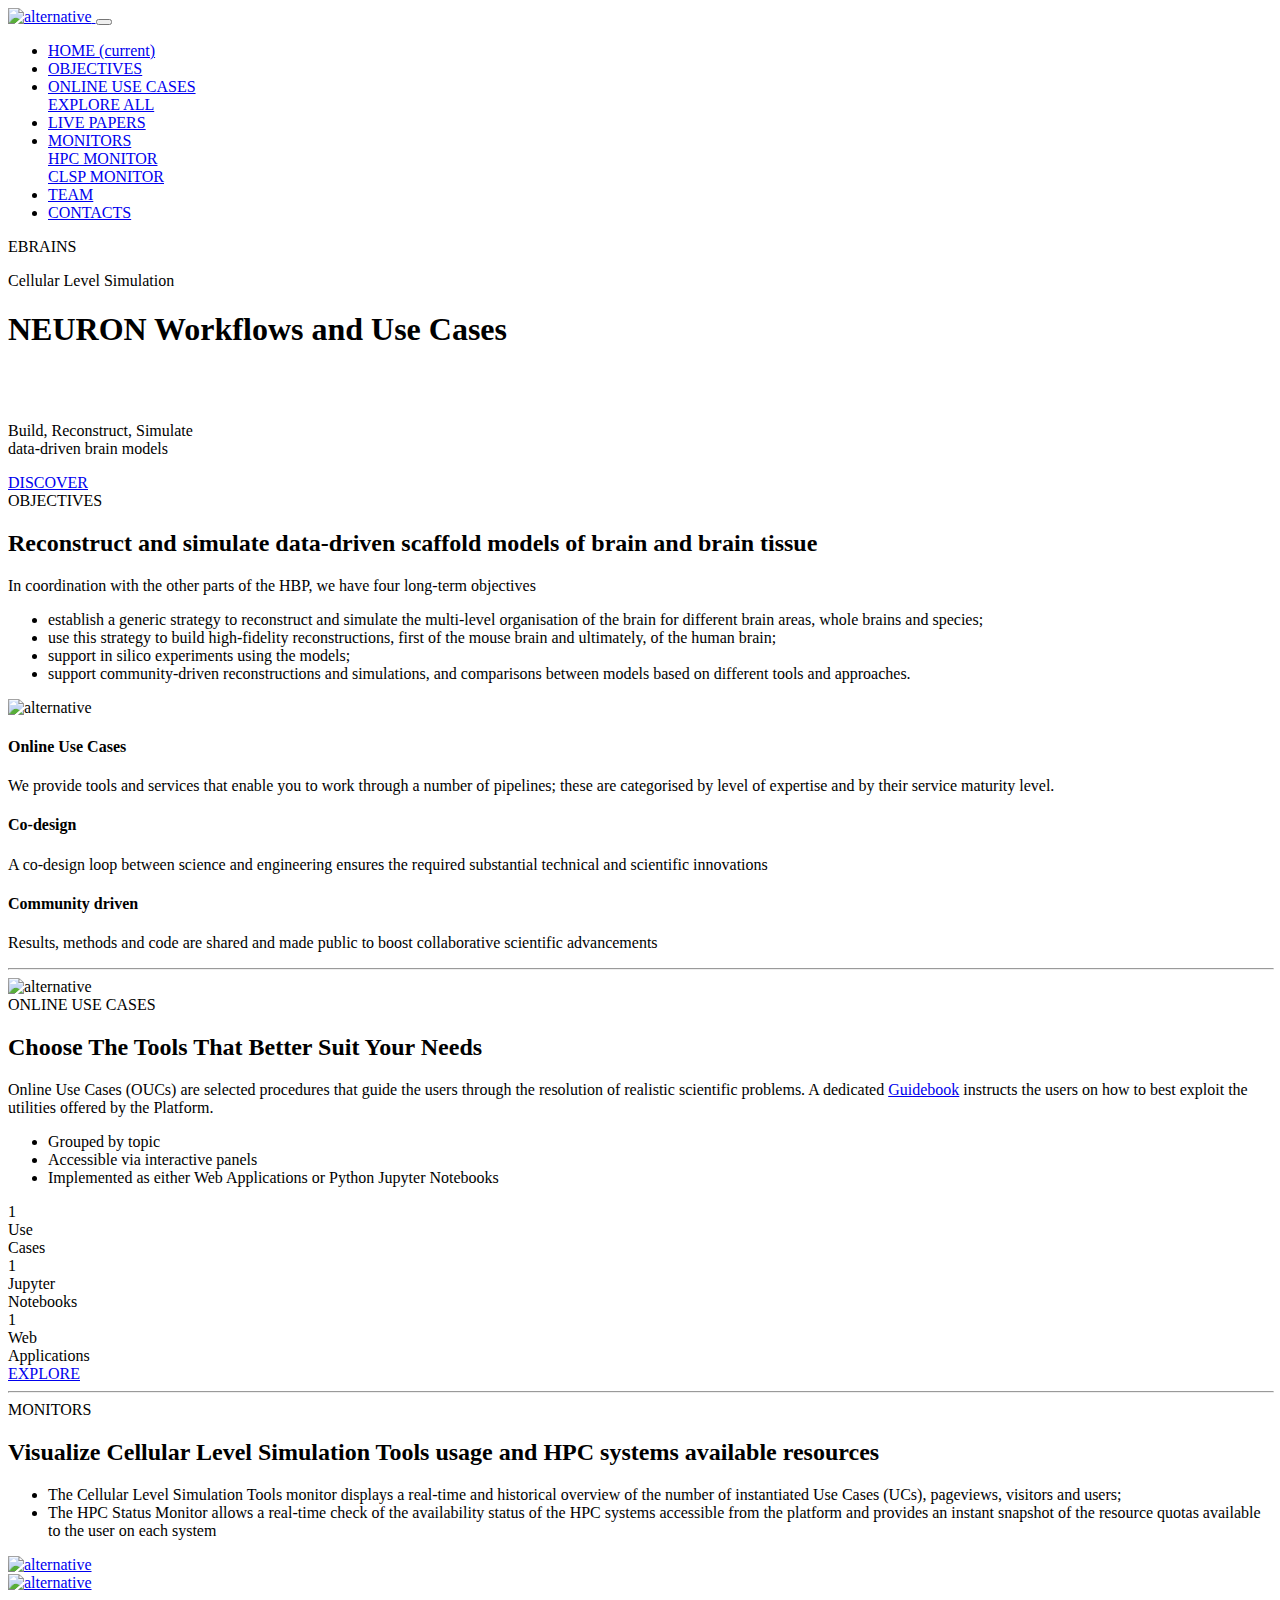
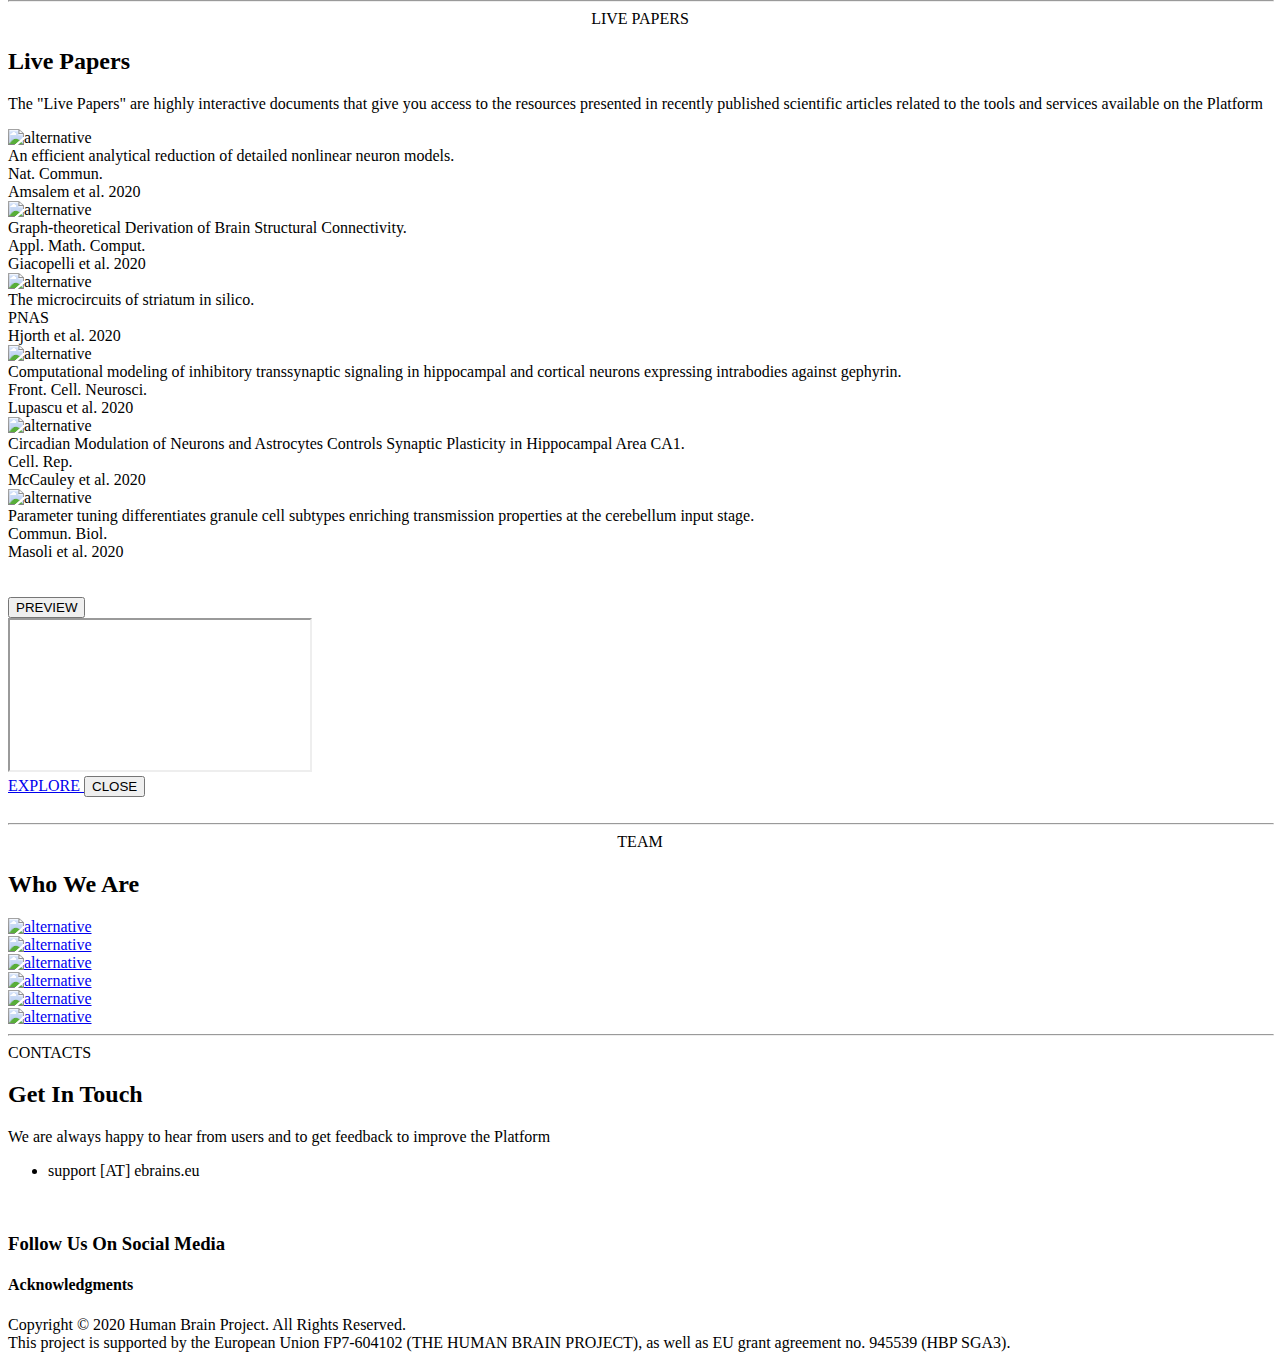
==== commit ab2cff76: "modified index.html - temp" ====
--- a/index.html
+++ b/index.html
@@ -24,14 +24,14 @@
 		<!-- Styles -->
 		<link href="https://fonts.googleapis.com/css?family=Montserrat:500,700&display=swap&subset=latin-ext" rel="stylesheet">
 		<link href="https://fonts.googleapis.com/css?family=Open+Sans:400,400i,600&display=swap&subset=latin-ext" rel="stylesheet">
-		<link href="/css/bootstrap.css" rel="stylesheet">
-		<link href="/css/fontawesome-all.css" rel="stylesheet">
-		<link href="/css/swiper.css" rel="stylesheet">
-		<link href="/css/magnific-popup.css" rel="stylesheet">
-		<link href="/css/styles.css" rel="stylesheet">
+		<link href="./static/bootstrap.css" rel="stylesheet">
+		<link href="./static/css/fontawesome-all.css" rel="stylesheet">
+		<link href="./static/css/swiper.css" rel="stylesheet">
+		<link href="./static/css/magnific-popup.css" rel="stylesheet">
+		<link href="./static/css/styles.css" rel="stylesheet">
 
 		<!-- Favicon  -->
-		<link rel="icon" href="/images/favicon.png">
+		<link rel="icon" href="./static/images/favicon.png">
 	</head>
 	<body data-spy="scroll" data-target=".fixed-top">
 
@@ -53,7 +53,7 @@
 
 			<!-- Image Logo -->
 			<a class="navbar-brand logo-image" href="https://ebrains.eu/" target="_blank">
-				<img id="eb-logo" class="" src="/images/logos/ebrains_logos_yellow_green-white.png" alt="alternative">
+				<img id="eb-logo" class="" src="./static/images/logos/ebrains_logos_yellow_green-white.png" alt="alternative">
 			</a>
 
 			<!-- Mobile Menu Toggle Button -->
@@ -70,11 +70,11 @@
 			<div class="collapse navbar-collapse" id="navbarsExampleDefault">
 				<ul class="navbar-nav ml-auto">
 					<li class="nav-item">
-						<a class="nav-link page-scroll" href="index.html">HOME 
+						<a class="nav-link page-scroll" href="./">HOME 
 							<span class="sr-only">(current)</span></a>
 					</li>
 					<li class="nav-item">
-						<a class="nav-link page-scroll" href="#objectives"
+						<a class="nav-link page-scroll" href="./index.html#objectives"
 														title="OBJECTIVES" alt="OBJECTIVES">
 							OBJECTIVES
 						</a>
@@ -82,11 +82,11 @@
                     <!-- Dropdown Menu Online Use Cases-->          
                     <li class="nav-item dropdown">
                         <a class="nav-link dropdown-toggle page-scroll" 
-                            href="#ouc" id="navbarDropdown" role="button" 
+                            href="./index.html#ouc" id="navbarDropdown" role="button" 
                             aria-haspopup="true" aria-expanded="false" title="Online Use Cases" alt="Online Use Cases">
                             ONLINE USE CASES</a>
                         <div class="dropdown-menu" aria-labelledby="navbarDropdown">
-                            <a class="dropdown-item" href="/html/online-use-cases.html"><span class="item-text">EXPLORE ALL</span></a>
+                            <a class="dropdown-item" href="online-use-cases"><span class="item-text">EXPLORE ALL</span></a>
                         </div>
                     </li>
                     <!-- end of dropdown menu online use cases -->
@@ -100,7 +100,7 @@
                 <!-- Dropdown Menu -->          
                 <li class="nav-item dropdown">
                     <a class="nav-link dropdown-toggle page-scroll" 
-                        href="#monitors" id="navbarDropdown" role="button" 
+                        href="./#monitors" id="navbarDropdown" role="button" 
                         aria-haspopup="true" aria-expanded="false">MONITORS</a>
                     <div class="dropdown-menu" aria-labelledby="navbarDropdown">
                         <a class="dropdown-item" target="_blank" href="https://bspmonitors.cineca.it/hpc-monitor/#"><span class="item-text">HPC MONITOR</span></a>
@@ -117,7 +117,7 @@
 					</li>
 
 					<li class="nav-item">
-						<a class="nav-link page-scroll" href="#contact"
+						<a class="nav-link page-scroll" href="./#contact"
 														title="CONTACTS" alt="CONTACTS">
 							CONTACTS
 						</a>
@@ -186,7 +186,7 @@
 					<div class="col-lg-7 vertical-center" style="display: flex;align-items: center;">
 						<div class="image-container">
 							<div class="row">
-								<img class="center-block img-fluid" src="/images/small_img2_2.jpeg" alt="alternative">
+								<img class="center-block img-fluid" src="./static/images/small_img2_2.jpeg" alt="alternative">
 							</div>
 						</div> <!-- end of image-container -->
 					</div> <!-- end of col -->
@@ -255,7 +255,7 @@
 				<div class="row">
 					<div class="col-lg-5 col-xl-6 vertical-center">
 						<div class="image-container">
-							<img class="img-fluid center-block" src="/images/OUCs.png" alt="alternative">
+							<img class="img-fluid center-block" src="./static/images/OUCs.png" alt="alternative">
 						</div> <!-- end of image-container -->
 					</div> <!-- end of col -->
 					<div class="col-lg-7 col-xl-6">
@@ -303,7 +303,7 @@
 
 							<div class="text-container center-btn-cont">    
 								<a class="text-center btn-solid-reg page-scroll" 
-								   href="/html/online-use-cases.html">EXPLORE</a>
+								   href="online-use-cases.html">EXPLORE</a>
 							</div> <!-- end of button-container -->
 							<!-- end of counter -->
 
@@ -350,7 +350,7 @@
 						<div class="image-container">
 							<div class="row" style="z-index:1">
                                 <a target="_blank" href="https://bspmonitors.cineca.it/bsp-monitor">
-								<img class="center-block img-fluid" style="z-index:3" src="/images/monitor_cls.svg" alt="alternative">
+								<img class="center-block img-fluid" style="z-index:3" src="./static/images/monitor_cls.svg" alt="alternative">
                                 </a>
 							</div>
 						</div> <!-- end of image-container -->
@@ -359,7 +359,7 @@
 						<div class="image-container">
 							<div class="row">
                                 <a target="_blank" href="https://bspmonitors.cineca.it/hpc-monitor/#">
-								<img class="center-block img-fluid" src="/images/monitor_hpc.svg" alt="alternative">
+								<img class="center-block img-fluid" src="./static/images/monitor_hpc.svg" alt="alternative">
                                 </a>
 							</div>
 						</div> <!-- end of image-container -->
@@ -403,7 +403,7 @@
 									<div class="swiper-slide">
 										<div class="card">
 											<img class="" 
-												 src="/images/live-papers/amsalem_2020.svg" 
+												 src="./static/images/live-papers/amsalem_2020.svg" 
 												 alt="alternative">
 											<div class="card-body">
 												<div class="testimonial-text">
@@ -421,7 +421,7 @@
 									<!-- Slide -->
 									<div class="swiper-slide">
 										<div class="card">
-											<img class="" src="/images/live-papers/giacopelli_2020.svg" 
+											<img class="" src="./static/images/live-papers/giacopelli_2020.svg" 
 														  alt="alternative">
 											<div class="card-body">
 												<div class="testimonial-text">
@@ -439,7 +439,7 @@
 									<!-- Slide -->
 									<div class="swiper-slide">
 										<div class="card">
-											<img class="" src="/images/live-papers/hjorth_2020.svg" alt="alternative">
+											<img class="" src="./static/images/live-papers/hjorth_2020.svg" alt="alternative">
 											<div class="card-body">
 												<div class="testimonial-text">
 													The microcircuits of 
@@ -456,7 +456,7 @@
 									<!-- Slide -->
 									<div class="swiper-slide">
 										<div class="card">
-											<img class="" src="/images/live-papers/lupascu_2020.svg" 
+											<img class="" src="./static/images/live-papers/lupascu_2020.svg" 
 														  alt="alternative">
 											<div class="card-body">
 												<div class="testimonial-text">
@@ -480,7 +480,7 @@
 									<!-- Slide -->
 									<div class="swiper-slide">
 										<div class="card">
-											<img class="" src="/images/live-papers/mccauley_2020.svg" 
+											<img class="" src="./static/images/live-papers/mccauley_2020.svg" 
 														  alt="alternative">
 											<div class="card-body">
 												<div class="testimonial-text">
@@ -500,7 +500,7 @@
 									<!-- Slide -->
 									<div class="swiper-slide">
 										<div class="card">
-											<img class="" src="/images/live-papers/masoli_2020.svg" alt="alternative">
+											<img class="" src="./static/images/live-papers/masoli_2020.svg" alt="alternative">
 											<div class="card-body">
 												<div class="testimonial-text">
 													Parameter tuning 
@@ -596,7 +596,7 @@
 						<div class="team-member">
 							<a href="https://www.cnr.it" target="_blank" data-toggle="tooltip" data-placement="top" title="CONSIGLIO NAZIONALE DELLE RICERCHE">
 								<div class="image-wrapper">
-									<img class="img-fluid" src="/images/logos/CNR.svg" alt="alternative">
+									<img class="img-fluid" src="./static/images/logos/CNR.svg" alt="alternative">
 								</div><!-- end of image-wrapper -->
 							</a>
 							<!--
@@ -608,7 +608,7 @@
 						<div class="team-member">
 							<a href="https://www.kth.se/" target="_blank" data-toggle="tooltip" data-placement="top" title="KUNGLIGA TEKNISKA HÖGSKOLAN">
 								<div class="image-wrapper">
-									<img class="img-fluid" src="/images/logos/KTH.svg" alt="alternative">
+									<img class="img-fluid" src="./static/images/logos/KTH.svg" alt="alternative">
 								</div><!-- end of image-wrapper -->
 							</a>
 							<!--
@@ -620,7 +620,7 @@
 						<div class="team-member">
 							<a href="https://www.epfl.ch/en/" target="_blank" data-toggle="tooltip" data-placement="top" title="ÉCOLE POLYTECHNIQUE FÉDÉRALE DE LAUSANNE">
 								<div class="image-wrapper">
-									<img class="img-fluid" src="/images/logos/EPFL.svg" alt="alternative">
+									<img class="img-fluid" src="./static/images/logos/EPFL.svg" alt="alternative">
 								</div><!-- end of image-wrapper -->
 							</a>
 							<!--
@@ -632,7 +632,7 @@
 						<div class="team-member">
 							<a href="https://web.unipv.it/" target="_blank" data-toggle="tooltip" data-placement="top" title="UNIVERSITÀ DEGLI STUDI DI PAVIA">
 								<div class="image-wrapper">
-									<img class="img-fluid" src="/images/logos/UNIPV.svg" alt="alternative">
+									<img class="img-fluid" src="./static/images/logos/UNIPV.svg" alt="alternative">
 								</div><!-- end of image-wrapper -->
 							</a>
 							<!--
@@ -644,7 +644,7 @@
 						<div class="team-member">
 							<a href="https://www.fz-juelich.de/portal/EN/Home/home_node.html" target="_blank" data-toggle="tooltip" data-placement="top" title="J&#220LICH FORSCHUNGSZENTRUM">
 								<div class="image-wrapper">
-									<img class="img-fluid" src="/images/logos/JUELICH.svg" alt="alternative">
+									<img class="img-fluid" src="./static/images/logos/JUELICH.svg" alt="alternative">
 								</div><!-- end of image-wrapper -->
 							</a>
 							<!--
@@ -656,7 +656,7 @@
 						<div class="team-member">
 							<a href="https://ethz.ch/en.html" target="_blank" data-toggle="tooltip" data-placement="top" title="ETH Z&#252rich">
 								<div class="image-wrapper">
-									<img class="img-fluid" src="/images/logos/ETHZ.svg" alt="alternative">
+									<img class="img-fluid" src="./static/images/logos/ETHZ.svg" alt="alternative">
 								</div> <!-- end of image-wrapper -->
 							</a>
 							<!--
@@ -755,15 +755,15 @@
 
 
 		<!-- Scripts -->
-		<script src="/js/jquery.min.js"></script> <!-- jQuery for Bootstrap's JavaScript plugins -->
-		<script src="/js/popper.min.js"></script> <!-- Popper tooltip library for Bootstrap -->
-		<script src="/js/bootstrap.min.js"></script> <!-- Bootstrap framework -->
-		<script src="/js/jquery.easing.min.js"></script> <!-- jQuery Easing for smooth scrolling between anchors -->
-		<script src="/js/swiper.min.js"></script> <!-- Swiper for image and text sliders -->
-		<script src="/js/jquery.magnific-popup.js"></script> <!-- Magnific Popup for lightboxes -->
-		<script src="/js/morphext.min.js"></script> <!-- Morphtext rotating text in the header -->
-		<script src="/js/isotope.pkgd.min.js"></script> <!-- Isotope for filter -->
-		<script src="/js/validator.min.js"></script> <!-- Validator.js - Bootstrap plugin that validates forms -->
-		<script src="/js/scripts.js"></script> <!-- Custom scripts -->
+		<script src="./static/js/jquery.min.js"></script> <!-- jQuery for Bootstrap's JavaScript plugins -->
+		<script src="./static/js/popper.min.js"></script> <!-- Popper tooltip library for Bootstrap -->
+		<script src="./static/js/bootstrap.min.js"></script> <!-- Bootstrap framework -->
+		<script src="./static/js/jquery.easing.min.js"></script> <!-- jQuery Easing for smooth scrolling between anchors -->
+		<script src="./static/js/swiper.min.js"></script> <!-- Swiper for image and text sliders -->
+		<script src="./static/js/jquery.magnific-popup.js"></script> <!-- Magnific Popup for lightboxes -->
+		<script src="./static/js/morphext.min.js"></script> <!-- Morphtext rotating text in the header -->
+		<script src="./static/js/isotope.pkgd.min.js"></script> <!-- Isotope for filter -->
+		<script src="./static/js/validator.min.js"></script> <!-- Validator.js - Bootstrap plugin that validates forms -->
+		<script src="./static/js/scripts.js"></script> <!-- Custom scripts -->
 	</body>
 </html>
